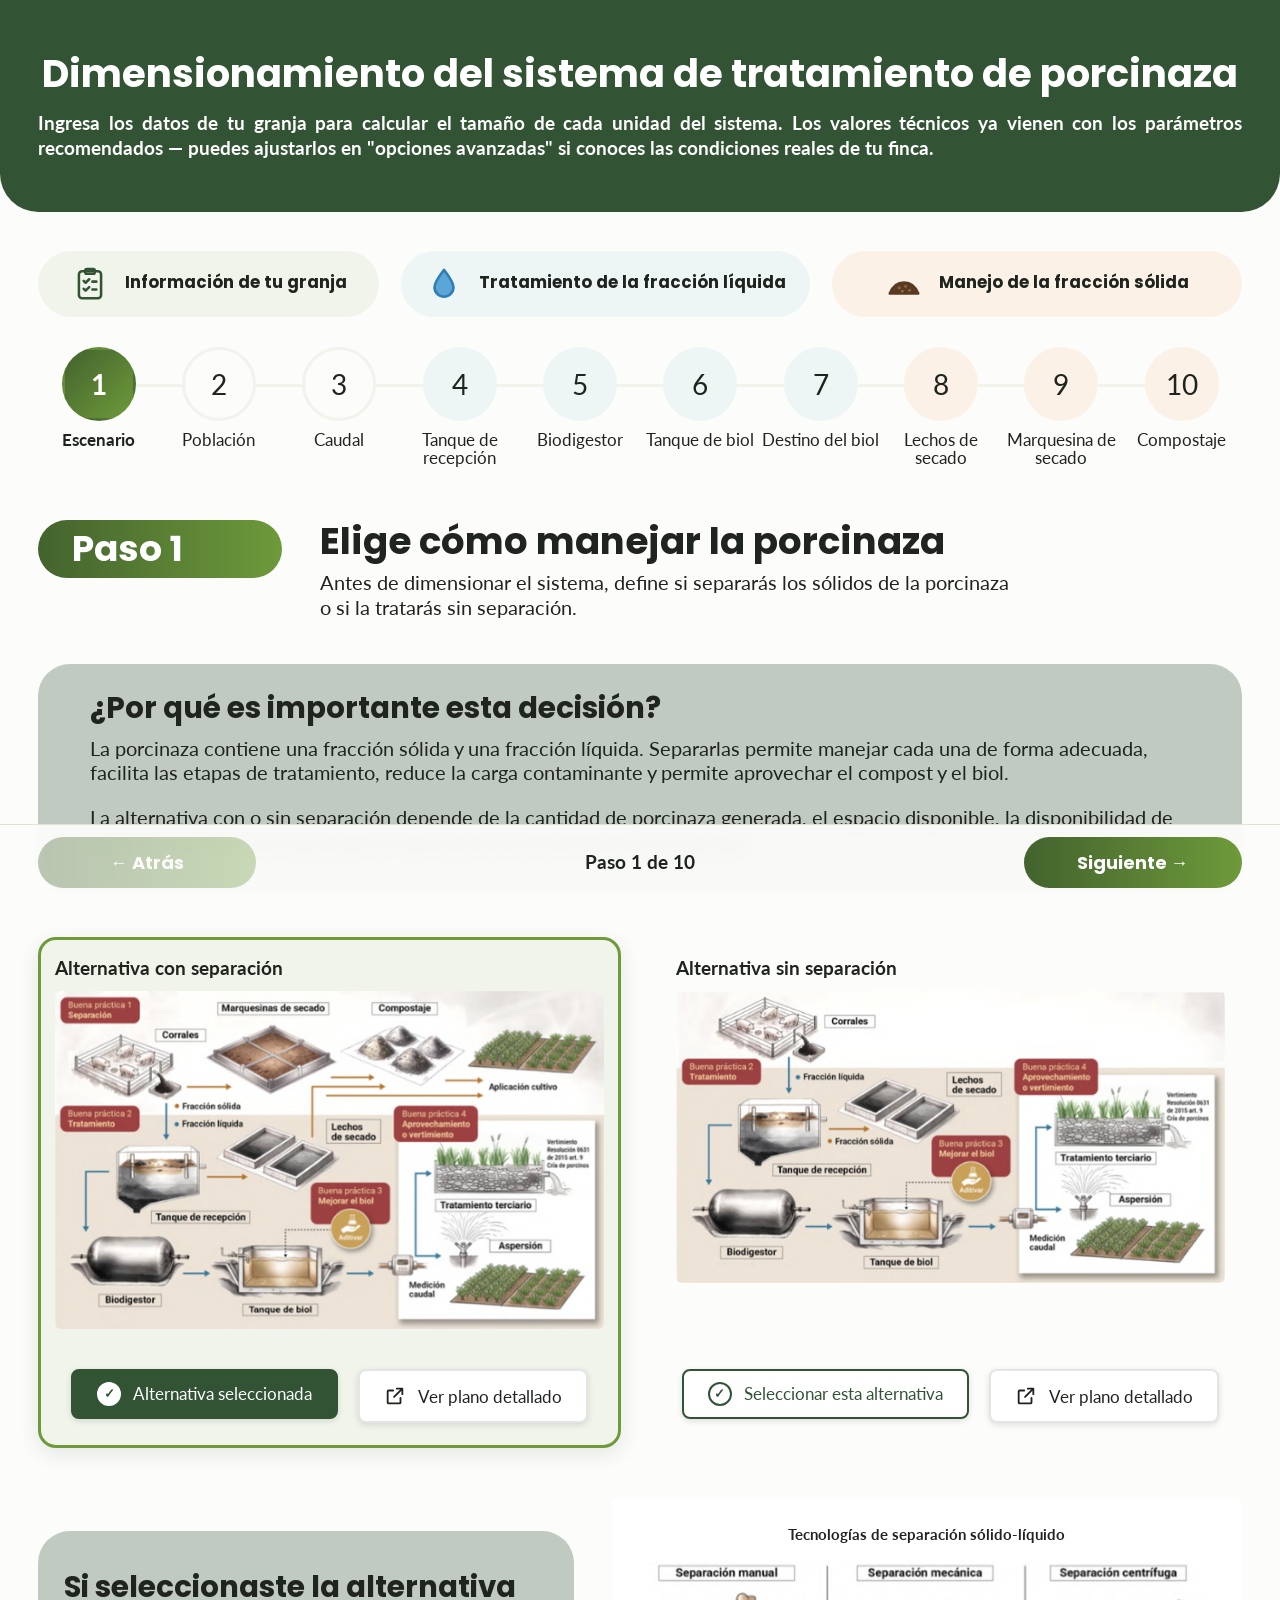
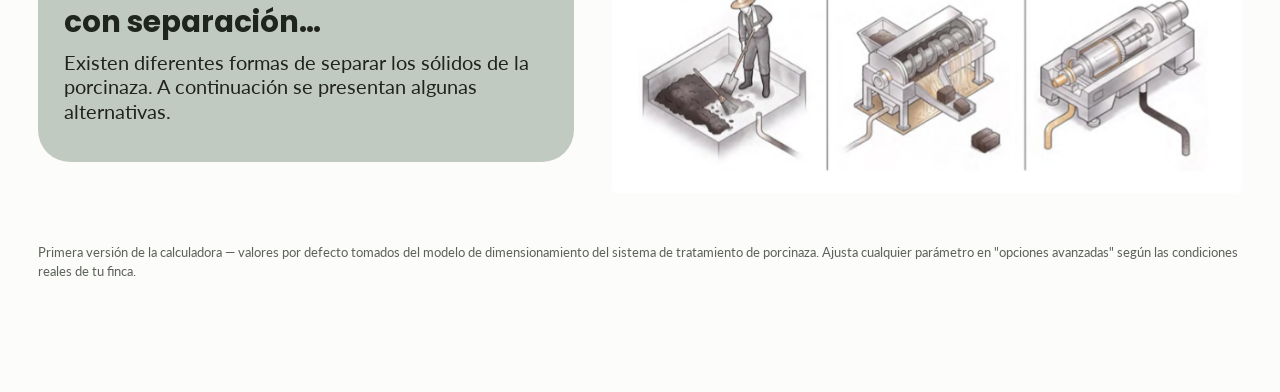
==== calculadora.html @ a7940d7e "CAMBIOS EN PASO 9" ====
<!DOCTYPE html>
<html lang="es">
<head>
<meta charset="UTF-8">
<meta name="viewport" content="width=device-width, initial-scale=1.0">
<title>Calculadora — ECOBIOL</title>
<link rel="preconnect" href="https://fonts.googleapis.com">
<link rel="preconnect" href="https://fonts.gstatic.com" crossorigin>
<link href="https://fonts.googleapis.com/css2?family=Poppins:wght@600;700&family=Lato:ital,wght@0,400;0,700;1,700&display=swap" rel="stylesheet">
<link rel="stylesheet" href="estilos.css?v=9">
</head>
<body class="pagina-calc">

<header class="top">
  <div class="inner">
    <h1>Dimensionamiento del sistema de tratamiento de porcinaza</h1>
    <p>Ingresa los datos de tu granja para calcular el tamaño de cada unidad del sistema. Los valores técnicos ya vienen con los parámetros recomendados — puedes ajustarlos en "opciones avanzadas" si conoces las condiciones reales de tu finca.</p>
  </div>
</header>

<nav class="flow-nav" aria-label="Pasos de la calculadora">
  <div class="inner">

    <!-- Etapas del sistema -->
    <div class="fases">
      <div class="fase general">
        <svg viewBox="0 0 24 24" aria-hidden="true"><rect x="5" y="4" width="14" height="17" rx="2"/><rect x="9" y="2.5" width="6" height="3" rx="1"/><path d="M8 10l1.2 1.2L11.5 9M8 15l1.2 1.2 2.3-2.2M13.5 10.5H16M13.5 15.5H16"/></svg>
        <span>Información de tu granja</span>
      </div>
      <div class="fase liquida">
        <svg viewBox="0 0 24 24" aria-hidden="true"><path d="M12 3c3.5 4.6 6 8 6 11a6 6 0 0 1-12 0c0-3 2.5-6.4 6-11z"/></svg>
        <span>Tratamiento de la fracción líquida</span>
      </div>
      <div class="fase solida">
        <svg viewBox="0 0 24 24" aria-hidden="true"><path d="M3 18c1.5-4 4.5-7 9-7s7.5 3 9 7z"/><circle cx="9" cy="14.5" r=".9"/><circle cx="13" cy="13.5" r=".9"/><circle cx="15.5" cy="16" r=".9"/><circle cx="11" cy="16.5" r=".9"/></svg>
        <span>Manejo de la fracción sólida</span>
      </div>
    </div>

    <!-- Línea de pasos -->
    <ol class="stepper">
      <li><button type="button" class="flow-dot general" data-step="sec-escenario" onclick="goToStep('sec-escenario')"><span class="num">1</span><span class="lbl">Escenario</span></button></li>
      <li><button type="button" class="flow-dot general" data-step="sec-poblacion" onclick="goToStep('sec-poblacion')"><span class="num">2</span><span class="lbl">Población</span></button></li>
      <li><button type="button" class="flow-dot general" data-step="sec-caudal" onclick="goToStep('sec-caudal')"><span class="num">3</span><span class="lbl">Caudal</span></button></li>
      <li><button type="button" class="flow-dot liquida" data-step="sec-recepcion" onclick="goToStep('sec-recepcion')"><span class="num">4</span><span class="lbl">Tanque de recepción</span></button></li>
      <li><button type="button" class="flow-dot liquida" data-step="sec-biodigestor" onclick="goToStep('sec-biodigestor')"><span class="num">5</span><span class="lbl">Biodigestor</span></button></li>
      <li><button type="button" class="flow-dot liquida" data-step="sec-biol" onclick="goToStep('sec-biol')"><span class="num">6</span><span class="lbl">Tanque de biol</span></button></li>
      <li><button type="button" class="flow-dot liquida" data-step="sec-destino" onclick="goToStep('sec-destino')"><span class="num">7</span><span class="lbl">Destino del biol</span></button></li>
      <li><button type="button" class="flow-dot solida" data-step="sec-lechos" onclick="goToStep('sec-lechos')"><span class="num">8</span><span class="lbl">Lechos de secado</span></button></li>
      <li><button type="button" class="flow-dot solida" data-step="sec-marquesina" onclick="goToStep('sec-marquesina')"><span class="num">9</span><span class="lbl">Marquesina de secado</span></button></li>
      <li><button type="button" class="flow-dot solida" data-step="sec-compost" onclick="goToStep('sec-compost')"><span class="num">10</span><span class="lbl">Compostaje</span></button></li>
    </ol>
  </div>
</nav>

<div class="wrap">

  <!-- 1. ESCENARIO -->
  <section class="step paso" id="sec-escenario">

    <div class="paso-encabezado">
      <span class="paso-badge">Paso 1</span>
      <div>
        <h2>Elige cómo manejar la porcinaza</h2>
        <p class="sub">Antes de dimensionar el sistema, define si separarás los sólidos de la porcinaza o si la tratarás sin separación.</p>
      </div>
    </div>

    <div class="caja-info">
      <h3>¿Por qué es importante esta decisión?</h3>
      <p>La porcinaza contiene una fracción sólida y una fracción líquida. Separarlas permite manejar cada una de forma adecuada, facilita las etapas de tratamiento, reduce la carga contaminante y permite aprovechar el compost y el biol.</p>
      <p>La alternativa con o sin separación depende de la cantidad de porcinaza generada, el espacio disponible, la disponibilidad de agua, la inversión y la capacidad de operación y mantenimiento de la granja.</p>
    </div>

    <div class="alternativas">

      <article class="alternativa selected" id="cardCS">
        <input type="radio" name="escenario" value="CS" id="escCS" checked>
        <h4>Alternativa con separación</h4>
        <img src="alternativa-con-separacion.png" alt="Esquema del sistema con separación: los sólidos van a marquesinas de secado y compostaje; la fracción líquida pasa por tanque de recepción, biodigestor y tanque de biol">
        <div class="alternativa__botones">
          <label for="escCS" class="btn-seleccionar">
            <span class="ico-check" aria-hidden="true">✓</span>
            <span class="txt-sel">Seleccionar esta alternativa</span>
            <span class="txt-ok">Alternativa seleccionada</span>
          </label>
          <button type="button" class="btn-plano" onclick="openLightbox('plano-con-separacion.png','Plano del tratamiento con separación (CS)')">
            <svg viewBox="0 0 24 24" aria-hidden="true"><path d="M14 4h6v6M20 4l-9 9M18 14v5a1 1 0 0 1-1 1H5a1 1 0 0 1-1-1V7a1 1 0 0 1 1-1h5"/></svg>
            Ver plano detallado
          </button>
        </div>
      </article>

      <article class="alternativa" id="cardSS">
        <input type="radio" name="escenario" value="SS" id="escSS">
        <h4>Alternativa sin separación</h4>
        <img src="alternativa-sin-separacion.png" alt="Esquema del sistema sin separación: toda la porcinaza pasa por tanque de recepción, biodigestor y tanque de biol; los lodos van a lechos de secado">
        <div class="alternativa__botones">
          <label for="escSS" class="btn-seleccionar">
            <span class="ico-check" aria-hidden="true">✓</span>
            <span class="txt-sel">Seleccionar esta alternativa</span>
            <span class="txt-ok">Alternativa seleccionada</span>
          </label>
          <button type="button" class="btn-plano" onclick="openLightbox('plano-sin-separacion.png','Plano del tratamiento sin separación (SS)')">
            <svg viewBox="0 0 24 24" aria-hidden="true"><path d="M14 4h6v6M20 4l-9 9M18 14v5a1 1 0 0 1-1 1H5a1 1 0 0 1-1-1V7a1 1 0 0 1 1-1h5"/></svg>
            Ver plano detallado
          </button>
        </div>
      </article>

    </div>

    <!-- Solo visible cuando se elige la alternativa con separación -->
    <div class="bloque-separacion" id="bloqueSeparacion">
      <div class="caja-info">
        <h3>Si seleccionaste la alternativa con separación…</h3>
        <p>Existen diferentes formas de separar los sólidos de la porcinaza. A continuación se presentan algunas alternativas.</p>
      </div>
      <figure class="tecnologias">
        <figcaption>Tecnologías de separación sólido-líquido</figcaption>
        <img src="tecnologias-separacion.png" alt="Tres tecnologías de separación: manual, mecánica (tornillo prensa) y centrífuga">
      </figure>
    </div>

  </section>
  <!-- 2. POBLACIÓN -->
  <section class="step paso" id="sec-poblacion">

    <div class="paso-encabezado">
      <span class="paso-badge">Paso 2</span>
      <div>
        <h2>Población porcina</h2>
        <p class="sub">Ingresa el número de animales por grupo. Con esta información se calcula el número de cerdos equivalentes (CE), que es la unidad base para el dimensionamiento del sistema de tratamiento.</p>
      </div>
    </div>

    <div class="grupo-animales reproduccion">
      <h3 class="grupo-titulo">Animales destinados a la reproducción</h3>
      <div class="animales">
        <div class="animal">
          <img src="cerdo-hembra-vacia.png" alt="" loading="lazy">
          <label for="n_hv">Hembra vacía</label>
          <p>Hembras que no están gestantes ni lactantes.</p>
          <div class="campo-animal"><input type="number" min="0" step="1" inputmode="numeric" value="0" id="n_hv"><span>animales</span></div>
        </div>
        <div class="animal">
          <img src="cerdo-hembra-gestante.png" alt="" loading="lazy">
          <label for="n_hg">Hembra gestante</label>
          <p>Hembras en periodo de gestación.</p>
          <div class="campo-animal"><input type="number" min="0" step="1" inputmode="numeric" value="0" id="n_hg"><span>animales</span></div>
        </div>
        <div class="animal">
          <img src="cerdo-hembra-lactante.png" alt="" loading="lazy">
          <label for="n_hl">Hembra lactante</label>
          <p>Hembras que se encuentran amamantando.</p>
          <div class="campo-animal"><input type="number" min="0" step="1" inputmode="numeric" value="0" id="n_hl"><span>animales</span></div>
        </div>
        <div class="animal">
          <img src="cerdo-macho-reproductor.png" alt="" loading="lazy">
          <label for="n_mr">Macho reproductor</label>
          <p>Machos destinados a la reproducción.</p>
          <div class="campo-animal"><input type="number" min="0" step="1" inputmode="numeric" value="0" id="n_mr"><span>animales</span></div>
        </div>
      </div>
    </div>

    <div class="grupo-animales crecimiento">
      <h3 class="grupo-titulo">Animales en crecimiento y ceba</h3>
      <div class="animales">
        <div class="animal">
          <img src="cerdo-lechon-lactante.png" alt="" loading="lazy">
          <label for="n_ll">Lechón lactante</label>
          <p>Lechones que aún se encuentran con la madre.</p>
          <div class="campo-animal"><input type="number" min="0" step="1" inputmode="numeric" value="0" id="n_ll"><span>animales</span></div>
        </div>
        <div class="animal">
          <img src="cerdo-precebo.png" alt="" loading="lazy">
          <label for="n_p">Precebo</label>
          <p>Animales después del destete, antes de la etapa de levante.</p>
          <div class="campo-animal"><input type="number" min="0" step="1" inputmode="numeric" value="0" id="n_p"><span>animales</span></div>
        </div>
        <div class="animal">
          <img src="cerdo-levante.png" alt="" loading="lazy">
          <label for="n_l">Levante</label>
          <p>Animales en etapa de crecimiento.</p>
          <div class="campo-animal"><input type="number" min="0" step="1" inputmode="numeric" value="0" id="n_l"><span>animales</span></div>
        </div>
        <div class="animal">
          <img src="cerdo-ceba.png" alt="" loading="lazy">
          <label for="n_c">Ceba</label>
          <p>Animales destinados a la etapa final de engorde.</p>
          <div class="campo-animal"><input type="number" min="0" step="1" inputmode="numeric" value="100" id="n_c"><span>animales</span></div>
        </div>
      </div>
    </div>

    <div class="resultado-ce" aria-live="polite">
      <span>Población total equivalente:</span>
      <strong id="out_ce">—</strong>
    </div>

  </section>

  <!-- 3. CAUDAL DE DISEÑO -->
  <!-- 3. CAUDAL -->
  <section class="step paso" id="sec-caudal">

    <div class="paso-encabezado">
      <span class="paso-badge">Paso 3</span>
      <div>
        <h2>Caudal de diseño</h2>
        <p class="sub sub--ancho">El caudal de diseño corresponde al volumen de porcinaza que llegará a las unidades de tratamiento cada día. Se calcula a partir de la población porcina, el escenario seleccionado y el agua utilizada en las actividades de lavado.</p>
      </div>
    </div>

    <div class="caudal-intro">
      <img src="caudal-ilustracion.png" alt="" class="caudal-intro__img">
      <div class="caja-borde">
        <h3>¿Por qué cambia el caudal?</h3>
        <p>Cuando se realiza la separación sólido-líquido, una parte de los sólidos se retira antes del tratamiento de la fracción líquida. Por esto, el caudal que continúa hacia las unidades de tratamiento es menor que en el escenario sin separación.</p>
      </div>
    </div>

    <div class="caudal-resultados cs" id="caudalResultados">

      <div class="escenario-banner">
        <span class="escenario-banner__ico" aria-hidden="true">✓</span>
        <div>
          <h3>Escenario seleccionado: <span id="caudalEscNombre">Con separación (CS)</span></h3>
          <p id="caudalEscTexto"></p>
        </div>
      </div>

      <table class="tabla-caudal">
        <thead><tr><th scope="col">Caudales calculados</th><th scope="col">Resultado</th></tr></thead>
        <tbody id="tbl_caudal"></tbody>
      </table>

      <div class="nota-solidos" id="notaSolidos">
        <span class="nota-solidos__ico" aria-hidden="true">!</span>
        <div>
          <h3>Sobre la fracción sólida</h3>
          <p>Los sólidos retirados <span id="solidosRetirados"></span> no hacen parte del caudal de diseño del tratamiento líquido. Este flujo se utilizará posteriormente para dimensionar las unidades de manejo de sólidos (lechos de secado, marquesina y compostaje).</p>
        </div>
      </div>
    </div>

    <details class="adv">
      <summary>
        <svg class="adv__engrane" viewBox="0 0 24 24" aria-hidden="true"><path d="M12 15.5a3.5 3.5 0 1 0 0-7 3.5 3.5 0 0 0 0 7z"/><path d="M19.4 15a1.7 1.7 0 0 0 .3 1.8l.1.1a2 2 0 1 1-2.8 2.8l-.1-.1a1.7 1.7 0 0 0-1.8-.3 1.7 1.7 0 0 0-1 1.5V21a2 2 0 1 1-4 0v-.1a1.7 1.7 0 0 0-1.1-1.5 1.7 1.7 0 0 0-1.8.3l-.1.1a2 2 0 1 1-2.8-2.8l.1-.1a1.7 1.7 0 0 0 .3-1.8 1.7 1.7 0 0 0-1.5-1H3a2 2 0 1 1 0-4h.1a1.7 1.7 0 0 0 1.5-1.1 1.7 1.7 0 0 0-.3-1.8l-.1-.1a2 2 0 1 1 2.8-2.8l.1.1a1.7 1.7 0 0 0 1.8.3H9a1.7 1.7 0 0 0 1-1.5V3a2 2 0 1 1 4 0v.1a1.7 1.7 0 0 0 1 1.5 1.7 1.7 0 0 0 1.8-.3l.1-.1a2 2 0 1 1 2.8 2.8l-.1.1a1.7 1.7 0 0 0-.3 1.8V9a1.7 1.7 0 0 0 1.5 1H21a2 2 0 1 1 0 4h-.1a1.7 1.7 0 0 0-1.5 1z"/></svg>
        <span>Opciones avanzadas — parámetros de caudal</span>
        <svg class="adv__flecha" viewBox="0 0 24 24" aria-hidden="true"><path d="M6 9l6 6 6-6"/></svg>
      </summary>
      <div class="grid cols-4">
        <div><label for="p_mexc">Producción de excretas (kg/CE·d)</label><input type="number" step="0.01" value="5.01" id="p_mexc"></div>
        <div><label for="p_rho">Densidad de la porcinaza (kg/m³)</label><input type="number" step="1" value="1000" id="p_rho"></div>
        <div><label for="p_qalav">Agua de lavado (L/CE·d)</label><input type="number" step="0.1" value="12" id="p_qalav"></div>
        <div><label for="p_redlav">Reducción del agua de lavado con separación (%)</label><input type="number" step="1" value="25" id="p_redlav"></div>
        <div><label for="p_es_sep">Eficiencia de la separación sólido-líquido (%)</label><input type="number" step="1" value="55" id="p_es_sep"></div>
        <div><label for="p_fsol">Fracción sólida de las excretas (%)</label><input type="number" step="1" value="55" id="p_fsol"></div>
      </div>
    </details>
  </section>

  <!-- 4. TANQUE RECEPCION -->
  <!-- 4. TANQUE DE RECEPCIÓN -->
  <section class="step paso" id="sec-recepcion">

    <div class="paso-encabezado">
      <span class="paso-badge">Paso 4</span>
      <div>
        <h2>Tanque de recepción</h2>
        <p class="sub sub--ancho">Primera unidad del sistema: recibe la fracción líquida, amortigua el caudal y permite la sedimentación de los sólidos más pesados.</p>
      </div>
    </div>

    <div class="unidad">
      <div class="unidad__visual">
        <img src="tanque-recepcion-ilustracion.png" alt="Ilustración del tanque de recepción cubierto, con pantallas deflectoras, salida hacia el biodigestor, altura útil mínima de 1 m y tolva de lodos que descarga hacia los lechos de secado como máximo cada dos días">
        <button type="button" class="btn-plano-unidad" onclick="abrirPlano('planoTanque')">
          <span class="btn-plano-unidad__ico" aria-hidden="true">
            <svg viewBox="0 0 24 24"><path d="M14 3H7a2 2 0 0 0-2 2v14a2 2 0 0 0 2 2h10a2 2 0 0 0 2-2V8z"/><path d="M14 3v5h5M9 13h6M9 17h6"/></svg>
          </span>
          <span>Ver plano detallado del tanque <small>con tus dimensiones calculadas</small></span>
          <svg class="btn-plano-unidad__flecha" viewBox="0 0 24 24" aria-hidden="true"><path d="M9 6l6 6-6 6"/></svg>
        </button>
      </div>

      <div class="unidad__datos">
        <h3 class="dimensiones-titulo">
          <svg viewBox="0 0 48 48" aria-hidden="true"><path d="M24 4 42 13v22L24 44 6 35V13z" fill="#7C9A82"/><path d="M24 4 42 13 24 22 6 13z" fill="#A9C0AC"/><path d="M24 22v22L6 35V13z" fill="#5E7D64"/></svg>
          Dimensiones del tanque
        </h3>
        <table class="tabla-dimensiones">
          <tbody id="tbl_recepcion"></tbody>
        </table>
      </div>
    </div>

    <details class="adv">
      <summary>
        <svg class="adv__engrane" viewBox="0 0 24 24" aria-hidden="true"><path d="M12 15.5a3.5 3.5 0 1 0 0-7 3.5 3.5 0 0 0 0 7z"/><path d="M19.4 15a1.7 1.7 0 0 0 .3 1.8l.1.1a2 2 0 1 1-2.8 2.8l-.1-.1a1.7 1.7 0 0 0-1.8-.3 1.7 1.7 0 0 0-1 1.5V21a2 2 0 1 1-4 0v-.1a1.7 1.7 0 0 0-1.1-1.5 1.7 1.7 0 0 0-1.8.3l-.1.1a2 2 0 1 1-2.8-2.8l.1-.1a1.7 1.7 0 0 0 .3-1.8 1.7 1.7 0 0 0-1.5-1H3a2 2 0 1 1 0-4h.1a1.7 1.7 0 0 0 1.5-1.1 1.7 1.7 0 0 0-.3-1.8l-.1-.1a2 2 0 1 1 2.8-2.8l.1.1a1.7 1.7 0 0 0 1.8.3H9a1.7 1.7 0 0 0 1-1.5V3a2 2 0 1 1 4 0v.1a1.7 1.7 0 0 0 1 1.5 1.7 1.7 0 0 0 1.8-.3l.1-.1a2 2 0 1 1 2.8 2.8l-.1.1a1.7 1.7 0 0 0-.3 1.8V9a1.7 1.7 0 0 0 1.5 1H21a2 2 0 1 1 0 4h-.1a1.7 1.7 0 0 0-1.5 1z"/></svg>
        <span>Opciones avanzadas — tanque de recepción</span>
        <svg class="adv__flecha" viewBox="0 0 24 24" aria-hidden="true"><path d="M6 9l6 6 6-6"/></svg>
      </summary>
      <div class="grid cols-4">
        <div><label for="p_trh">Tiempo de retención hidráulica (d)</label><input type="number" step="0.1" value="1" id="p_trh"></div>
        <div><label for="p_sst_cs">Concentración de SST con separación (kg/m³)</label><input type="number" step="0.01" value="6.103" id="p_sst_cs"></div>
        <div><label for="p_sst_ss">Concentración de SST sin separación (kg/m³)</label><input type="number" step="0.01" value="2.746" id="p_sst_ss"></div>
        <div><label for="p_esst">Eficiencia de remoción de SST (%)</label><input type="number" step="1" value="60" id="p_esst"></div>
        <div><label for="p_ta">Tiempo de almacenamiento de lodos (d)</label><input type="number" step="0.5" value="2" id="p_ta"></div>
        <div><label for="p_rho_lodo">Densidad del lodo (kg/m³)</label><input type="number" step="1" value="1030" id="p_rho_lodo"></div>
        <div><label for="p_cs_lodo">Concentración de sólidos en el lodo (%)</label><input type="number" step="0.5" value="5" id="p_cs_lodo"></div>
        <div><label for="p_ang">Ángulo de la tolva (°)</label><input type="number" step="1" value="45" id="p_ang"></div>
        <div><label for="p_bbase">Ancho de la base de la tolva (m)</label><input type="number" step="0.05" value="0.20" id="p_bbase"></div>
      </div>
    </details>
  </section>

  <!-- 5. LECHOS DE SECADO -->
  <!-- 8. LECHOS DE SECADO -->
  <section class="step paso" id="sec-lechos">

    <div class="paso-encabezado">
      <span class="paso-badge">Paso 8</span>
      <div>
        <h2>Lechos de secado</h2>
        <p class="sub sub--ancho">Unidad destinada a reducir la humedad de los sólidos y lodos generados durante el tratamiento, facilitando su manejo y aprovechamiento posterior.</p>
      </div>
    </div>

    <div class="unidad">
      <div class="unidad__visual">
        <img src="lechos-ilustracion.png" alt="Ilustración de dos lechos de secado cubiertos, con capas de lodo, adobe, arena, grava media y grava gruesa, y borde libre de 0,5 a 0,9 m">
        <button type="button" class="btn-plano-unidad" onclick="abrirPlano('planoLechos')">
          <span class="btn-plano-unidad__ico" aria-hidden="true">
            <svg viewBox="0 0 24 24"><path d="M14 3H7a2 2 0 0 0-2 2v14a2 2 0 0 0 2 2h10a2 2 0 0 0 2-2V8z"/><path d="M14 3v5h5M9 13h6M9 17h6"/></svg>
          </span>
          <span>Ver plano detallado del lecho de secado <small>con tus dimensiones calculadas</small></span>
          <svg class="btn-plano-unidad__flecha" viewBox="0 0 24 24" aria-hidden="true"><path d="M9 6l6 6-6 6"/></svg>
        </button>
      </div>

      <div class="unidad__datos">
        <h3 class="dimensiones-titulo">
          <svg viewBox="0 0 48 48" aria-hidden="true"><path d="M24 4 42 13v22L24 44 6 35V13z" fill="#7C9A82"/><path d="M24 4 42 13 24 22 6 13z" fill="#A9C0AC"/><path d="M24 22v22L6 35V13z" fill="#5E7D64"/></svg>
          Dimensiones del lecho de secado
        </h3>
        <table class="tabla-dimensiones">
          <tbody id="tbl_lechos"></tbody>
        </table>
        <p class="recordatorio">Recuerda contar con dos o más lechos para que se permita alternar su uso y facilitar las labores de retiro del material seco, limpieza y mantenimiento.</p>
      </div>
    </div>

    <details class="adv">
      <summary>
        <svg class="adv__engrane" viewBox="0 0 24 24" aria-hidden="true"><path d="M12 15.5a3.5 3.5 0 1 0 0-7 3.5 3.5 0 0 0 0 7z"/><path d="M19.4 15a1.7 1.7 0 0 0 .3 1.8l.1.1a2 2 0 1 1-2.8 2.8l-.1-.1a1.7 1.7 0 0 0-1.8-.3 1.7 1.7 0 0 0-1 1.5V21a2 2 0 1 1-4 0v-.1a1.7 1.7 0 0 0-1.1-1.5 1.7 1.7 0 0 0-1.8.3l-.1.1a2 2 0 1 1-2.8-2.8l.1-.1a1.7 1.7 0 0 0 .3-1.8 1.7 1.7 0 0 0-1.5-1H3a2 2 0 1 1 0-4h.1a1.7 1.7 0 0 0 1.5-1.1 1.7 1.7 0 0 0-.3-1.8l-.1-.1a2 2 0 1 1 2.8-2.8l.1.1a1.7 1.7 0 0 0 1.8.3H9a1.7 1.7 0 0 0 1-1.5V3a2 2 0 1 1 4 0v.1a1.7 1.7 0 0 0 1 1.5 1.7 1.7 0 0 0 1.8-.3l.1-.1a2 2 0 1 1 2.8 2.8l-.1.1a1.7 1.7 0 0 0-.3 1.8V9a1.7 1.7 0 0 0 1.5 1H21a2 2 0 1 1 0 4h-.1a1.7 1.7 0 0 0-1.5 1z"/></svg>
        <span>Opciones avanzadas — lechos de secado</span>
        <svg class="adv__flecha" viewBox="0 0 24 24" aria-hidden="true"><path d="M6 9l6 6 6-6"/></svg>
      </summary>
      <div class="grid cols-4">
        <div><label for="p_ts">Tiempo de secado (d)</label><input type="number" step="1" value="18" id="p_ts"></div>
        <div><label for="p_tl">Tiempo de limpieza (d)</label><input type="number" step="1" value="2" id="p_tl"></div>
        <div><label for="p_qs">Carga superficial de sólidos (kg SST/m²·año)</label><input type="number" step="1" value="135" id="p_qs"></div>
        <div><label for="p_hlecho">Altura del medio filtrante (m)</label><input type="number" step="0.05" value="0.60" id="p_hlecho"></div>
        <div><label for="p_hbl_lecho">Borde libre (m)</label><input type="number" step="0.05" value="0.50" id="p_hbl_lecho"></div>
        <div><label for="p_hi_lecho">Humedad inicial del lodo (%)</label><input type="number" step="1" value="95" id="p_hi_lecho"></div>
        <div><label for="p_hf_lecho">Humedad final del lodo (%)</label><input type="number" step="1" value="50" id="p_hf_lecho"></div>
      </div>
    </details>
  </section>

  <!-- 6. MARQUESINA -->
  <!-- 9. MARQUESINA DE SECADO (solo CS) -->
  <section class="step paso" id="sec-marquesina">

    <div class="paso-encabezado">
      <span class="paso-badge">Paso 9</span>
      <div>
        <h2>Marquesina de secado</h2>
        <p class="sub sub--ancho">La marquesina permite continuar el secado de la fracción sólida en un espacio protegido de la lluvia, favoreciendo la reducción de humedad antes de su manejo o aprovechamiento.</p>
      </div>
    </div>

    <div class="unidad">
      <div class="unidad__visual">
        <img src="marquesina-ilustracion.png" alt="Ilustración de una marquesina de secado con cubierta plástica, capa de lodo de 0,1 m y cerramiento de 0,8 a 1 m">
        <button type="button" class="btn-plano-unidad" onclick="abrirPlano('planoMarquesina')">
          <span class="btn-plano-unidad__ico" aria-hidden="true">
            <svg viewBox="0 0 24 24"><path d="M14 3H7a2 2 0 0 0-2 2v14a2 2 0 0 0 2 2h10a2 2 0 0 0 2-2V8z"/><path d="M14 3v5h5M9 13h6M9 17h6"/></svg>
          </span>
          <span>Ver plano detallado de la marquesina <small>con tus dimensiones calculadas</small></span>
          <svg class="btn-plano-unidad__flecha" viewBox="0 0 24 24" aria-hidden="true"><path d="M9 6l6 6-6 6"/></svg>
        </button>
      </div>

      <div class="unidad__datos">
        <h3 class="dimensiones-titulo">
          <svg viewBox="0 0 48 48" aria-hidden="true"><path d="M24 4 42 13v22L24 44 6 35V13z" fill="#7C9A82"/><path d="M24 4 42 13 24 22 6 13z" fill="#A9C0AC"/><path d="M24 22v22L6 35V13z" fill="#5E7D64"/></svg>
          Dimensiones de la marquesina
        </h3>
        <table class="tabla-dimensiones">
          <tbody id="tbl_marquesina"></tbody>
        </table>
        <p class="recordatorio">Recuerda contar con dos o más marquesinas para que se permita alternar su uso y facilitar las labores de retiro del material seco, limpieza y mantenimiento.</p>
      </div>
    </div>

    <details class="adv">
      <summary>
        <svg class="adv__engrane" viewBox="0 0 24 24" aria-hidden="true"><path d="M12 15.5a3.5 3.5 0 1 0 0-7 3.5 3.5 0 0 0 0 7z"/><path d="M19.4 15a1.7 1.7 0 0 0 .3 1.8l.1.1a2 2 0 1 1-2.8 2.8l-.1-.1a1.7 1.7 0 0 0-1.8-.3 1.7 1.7 0 0 0-1 1.5V21a2 2 0 1 1-4 0v-.1a1.7 1.7 0 0 0-1.1-1.5 1.7 1.7 0 0 0-1.8.3l-.1.1a2 2 0 1 1-2.8-2.8l.1-.1a1.7 1.7 0 0 0 .3-1.8 1.7 1.7 0 0 0-1.5-1H3a2 2 0 1 1 0-4h.1a1.7 1.7 0 0 0 1.5-1.1 1.7 1.7 0 0 0-.3-1.8l-.1-.1a2 2 0 1 1 2.8-2.8l.1.1a1.7 1.7 0 0 0 1.8.3H9a1.7 1.7 0 0 0 1-1.5V3a2 2 0 1 1 4 0v.1a1.7 1.7 0 0 0 1 1.5 1.7 1.7 0 0 0 1.8-.3l.1-.1a2 2 0 1 1 2.8 2.8l-.1.1a1.7 1.7 0 0 0-.3 1.8V9a1.7 1.7 0 0 0 1.5 1H21a2 2 0 1 1 0 4h-.1a1.7 1.7 0 0 0-1.5 1z"/></svg>
        <span>Opciones avanzadas — marquesina de secado</span>
        <svg class="adv__flecha" viewBox="0 0 24 24" aria-hidden="true"><path d="M6 9l6 6 6-6"/></svg>
      </summary>
      <div class="grid cols-4">
        <div><label for="p_tcd">Ciclo de deshidratación (d)</label><input type="number" step="1" value="10" id="p_tcd"></div>
        <div><label for="p_hps">Altura de la capa de porcinaza (m)</label><input type="number" step="0.01" value="0.10" id="p_hps"></div>
        <div><label for="p_hi_mq">Humedad inicial (%)</label><input type="number" step="1" value="80" id="p_hi_mq"></div>
        <div><label for="p_hf_mq">Humedad final (%)</label><input type="number" step="1" value="50" id="p_hf_mq"></div>
        <div><label for="p_rhoi">Densidad de la fracción sólida (kg/m³)</label><input type="number" step="1" value="840" id="p_rhoi"></div>
      </div>
    </details>
  </section>

  <!-- 7. COMPOSTAJE -->
  <section class="card step" id="sec-compost">
    <span class="tag solida">Fracción sólida</span>
    <h2>Compostaje</h2>
    <p class="sub">Recibe el lodo deshidratado de los lechos (y de la marquesina, si aplica) y lo mezcla con material rico en carbono.</p>

    <div class="results"><table id="tbl_compost"></table></div>

    <details class="adv">
      <summary>Opciones avanzadas — compostaje</summary>
      <div class="grid cols-4">
        <div><label for="p_rhof">Densidad fracción sólida 50% humedad (kg/m³)</label><input type="number" step="1" value="500" id="p_rhof"></div>
        <div><label for="p_rhop">Densidad pasto picado (kg/m³)</label><input type="number" step="1" value="500" id="p_rhop"></div>
        <div><label for="p_rel_cn">Relación porcinaza:material</label><input type="number" step="0.1" value="1" id="p_rel_cn"></div>
        <div><label for="p_hp">Altura de la pila (m)</label><input type="number" step="0.1" value="1.5" id="p_hp"></div>
        <div><label for="p_bmax">Ancho máximo de pila (m)</label><input type="number" step="0.1" value="4.0" id="p_bmax"></div>
        <div><label for="p_tll">Días de llenado por pila (d)</label><input type="number" step="1" value="10" id="p_tll"></div>
        <div><label for="p_tcc">Ciclo de compostaje (d)</label><input type="number" step="1" value="60" id="p_tcc"></div>
      </div>
    </details>
  </section>

  <!-- 8. BIODIGESTOR -->
  <!-- 5. BIODIGESTOR -->
  <section class="step paso" id="sec-biodigestor">

    <div class="paso-encabezado">
      <span class="paso-badge">Paso 5</span>
      <div>
        <h2>Biodigestor</h2>
        <p class="sub sub--ancho">Unidad destinada a la estabilización anaerobia de la materia orgánica presente en la porcinaza. Durante el proceso se produce biogás y se obtiene biol como efluente.</p>
      </div>
    </div>

    <div class="unidad">
      <div class="unidad__visual">
        <img src="biodigestor-ilustracion.png" alt="Ilustración de un biodigestor tubular enterrado en una zanja, con válvula de alivio en la parte superior y caja de salida del biol">
        <button type="button" class="btn-plano-unidad" onclick="abrirPlano('planoBiodigestor')">
          <span class="btn-plano-unidad__ico" aria-hidden="true">
            <svg viewBox="0 0 24 24"><path d="M14 3H7a2 2 0 0 0-2 2v14a2 2 0 0 0 2 2h10a2 2 0 0 0 2-2V8z"/><path d="M14 3v5h5M9 13h6M9 17h6"/></svg>
          </span>
          <span>Ver plano detallado del biodigestor <small>con tus dimensiones calculadas</small></span>
          <svg class="btn-plano-unidad__flecha" viewBox="0 0 24 24" aria-hidden="true"><path d="M9 6l6 6-6 6"/></svg>
        </button>
      </div>

      <div class="unidad__datos">
        <h3 class="dimensiones-titulo">
          <svg viewBox="0 0 48 48" aria-hidden="true"><path d="M24 4 42 13v22L24 44 6 35V13z" fill="#7C9A82"/><path d="M24 4 42 13 24 22 6 13z" fill="#A9C0AC"/><path d="M24 22v22L6 35V13z" fill="#5E7D64"/></svg>
          Dimensiones del biodigestor
        </h3>
        <table class="tabla-dimensiones">
          <tbody id="tbl_biodigestor"></tbody>
        </table>
        <p class="nota-biodigestor" id="notaBiodigestor"></p>
      </div>
    </div>

    <details class="adv">
      <summary>
        <svg class="adv__engrane" viewBox="0 0 24 24" aria-hidden="true"><path d="M12 15.5a3.5 3.5 0 1 0 0-7 3.5 3.5 0 0 0 0 7z"/><path d="M19.4 15a1.7 1.7 0 0 0 .3 1.8l.1.1a2 2 0 1 1-2.8 2.8l-.1-.1a1.7 1.7 0 0 0-1.8-.3 1.7 1.7 0 0 0-1 1.5V21a2 2 0 1 1-4 0v-.1a1.7 1.7 0 0 0-1.1-1.5 1.7 1.7 0 0 0-1.8.3l-.1.1a2 2 0 1 1-2.8-2.8l.1-.1a1.7 1.7 0 0 0 .3-1.8 1.7 1.7 0 0 0-1.5-1H3a2 2 0 1 1 0-4h.1a1.7 1.7 0 0 0 1.5-1.1 1.7 1.7 0 0 0-.3-1.8l-.1-.1a2 2 0 1 1 2.8-2.8l.1.1a1.7 1.7 0 0 0 1.8.3H9a1.7 1.7 0 0 0 1-1.5V3a2 2 0 1 1 4 0v.1a1.7 1.7 0 0 0 1 1.5 1.7 1.7 0 0 0 1.8-.3l.1-.1a2 2 0 1 1 2.8 2.8l-.1.1a1.7 1.7 0 0 0-.3 1.8V9a1.7 1.7 0 0 0 1.5 1H21a2 2 0 1 1 0 4h-.1a1.7 1.7 0 0 0-1.5 1z"/></svg>
        <span>Opciones avanzadas — biodigestor</span>
        <svg class="adv__flecha" viewBox="0 0 24 24" aria-hidden="true"><path d="M6 9l6 6 6-6"/></svg>
      </summary>
      <div class="grid cols-4">
        <div><label for="p_trh_bio">Tiempo de retención hidráulica (d)</label><input type="number" step="1" value="35" id="p_trh_bio"></div>
        <div><label for="p_fg">Factor de mayoración por biogás</label><input type="number" step="0.01" value="1.15" id="p_fg"></div>
        <div><label for="p_binf">Ancho inferior de la zanja (m)</label><input type="number" step="0.1" value="2.0" id="p_binf"></div>
        <div><label for="p_bsup">Ancho superior de la zanja (m)</label><input type="number" step="0.1" value="2.5" id="p_bsup"></div>
        <div><label for="p_hz">Profundidad de la zanja (m)</label><input type="number" step="0.1" value="1.5" id="p_hz"></div>
        <div><label for="p_lr">Largo comercial de cada biodigestor (m)</label><input type="number" step="1" value="20" id="p_lr"></div>
      </div>
    </details>
  </section>

  <!-- 9. TANQUE BIOL -->
  <!-- 6. TANQUE DE BIOL -->
  <section class="step paso" id="sec-biol">

    <div class="paso-encabezado">
      <span class="paso-badge">Paso 6</span>
      <div>
        <h2>Tanque de biol</h2>
        <p class="sub sub--ancho">Unidad destinada al almacenamiento temporal del biol obtenido después del proceso de biodigestión. Esta unidad se dimensiona únicamente cuando el biol será destinado a aprovechamiento.</p>
      </div>
    </div>

    <div class="unidad">
      <div class="unidad__visual">
        <img src="tanque-biol-ilustracion.png" alt="Ilustración del tanque de biol semienterrado y cubierto, con tubería de entrada, válvula de salida y borde libre de 0,3 m">
        <button type="button" class="btn-plano-unidad" onclick="abrirPlano('planoBiol')">
          <span class="btn-plano-unidad__ico" aria-hidden="true">
            <svg viewBox="0 0 24 24"><path d="M14 3H7a2 2 0 0 0-2 2v14a2 2 0 0 0 2 2h10a2 2 0 0 0 2-2V8z"/><path d="M14 3v5h5M9 13h6M9 17h6"/></svg>
          </span>
          <span>Ver plano detallado del tanque de biol <small>con tus dimensiones calculadas</small></span>
          <svg class="btn-plano-unidad__flecha" viewBox="0 0 24 24" aria-hidden="true"><path d="M9 6l6 6-6 6"/></svg>
        </button>
      </div>

      <div class="unidad__datos">
        <h3 class="dimensiones-titulo">
          <svg viewBox="0 0 48 48" aria-hidden="true"><path d="M24 4 42 13v22L24 44 6 35V13z" fill="#7C9A82"/><path d="M24 4 42 13 24 22 6 13z" fill="#A9C0AC"/><path d="M24 22v22L6 35V13z" fill="#5E7D64"/></svg>
          Dimensiones del tanque de biol
        </h3>
        <table class="tabla-dimensiones">
          <tbody id="tbl_biol"></tbody>
        </table>
      </div>
    </div>

    <details class="adv">
      <summary>
        <svg class="adv__engrane" viewBox="0 0 24 24" aria-hidden="true"><path d="M12 15.5a3.5 3.5 0 1 0 0-7 3.5 3.5 0 0 0 0 7z"/><path d="M19.4 15a1.7 1.7 0 0 0 .3 1.8l.1.1a2 2 0 1 1-2.8 2.8l-.1-.1a1.7 1.7 0 0 0-1.8-.3 1.7 1.7 0 0 0-1 1.5V21a2 2 0 1 1-4 0v-.1a1.7 1.7 0 0 0-1.1-1.5 1.7 1.7 0 0 0-1.8.3l-.1.1a2 2 0 1 1-2.8-2.8l.1-.1a1.7 1.7 0 0 0 .3-1.8 1.7 1.7 0 0 0-1.5-1H3a2 2 0 1 1 0-4h.1a1.7 1.7 0 0 0 1.5-1.1 1.7 1.7 0 0 0-.3-1.8l-.1-.1a2 2 0 1 1 2.8-2.8l.1.1a1.7 1.7 0 0 0 1.8.3H9a1.7 1.7 0 0 0 1-1.5V3a2 2 0 1 1 4 0v.1a1.7 1.7 0 0 0 1 1.5 1.7 1.7 0 0 0 1.8-.3l.1-.1a2 2 0 1 1 2.8 2.8l-.1.1a1.7 1.7 0 0 0-.3 1.8V9a1.7 1.7 0 0 0 1.5 1H21a2 2 0 1 1 0 4h-.1a1.7 1.7 0 0 0-1.5 1z"/></svg>
        <span>Opciones avanzadas — tanque de biol</span>
        <svg class="adv__flecha" viewBox="0 0 24 24" aria-hidden="true"><path d="M6 9l6 6 6-6"/></svg>
      </summary>
      <div class="grid cols-4">
        <div><label for="p_ta_biol">Tiempo de almacenamiento (d)</label><input type="number" step="1" value="5" id="p_ta_biol"></div>
        <div><label for="p_hbl_biol">Borde libre (m)</label><input type="number" step="0.05" value="0.3" id="p_hbl_biol"></div>
        <div><label for="p_htb">Altura útil del tanque (m)</label><input type="number" step="0.1" value="2.0" id="p_htb"></div>
      </div>
    </details>
  </section>

  <!-- 10. DESTINO DEL BIOL -->
  <section class="card step" id="sec-destino">
    <span class="tag liquida">Fracción líquida</span>
    <h2>Destino del biol</h2>
    <p class="sub">El biol puede aprovecharse como biofertilizante en cultivos, o requerir un tratamiento terciario antes de verterse a una fuente de agua.</p>

    <h3>1. Selecciona el cultivo de referencia</h3>
    <div class="grid cols-4">
      <div>
        <label for="cultivo">Cultivo</label>
        <select id="cultivo">
          <option value="estrella">Pasto estrella</option>
          <option value="boton">Botón de oro</option>
          <option value="elefante">Pasto elefante</option>
        </select>
      </div>
      <div><label for="conc_n_cs">[N] en biol, escenario CS (kg/m³)</label><input type="number" step="0.01" value="0.60" id="conc_n_cs"></div>
      <div><label for="conc_n_ss">[N] en biol, escenario SS (kg/m³)</label><input type="number" step="0.01" value="1.08" id="conc_n_ss"></div>
    </div>

    <div class="results"><table id="tbl_aplicacion"></table></div>

    <h3>2. ¿Cuentas con esa área disponible para aplicar el biol?</h3>
    <div class="grid">
      <div><label for="ha_disp">Hectáreas disponibles para riego con biol</label><input type="number" step="0.1" value="0" id="ha_disp"></div>
    </div>

    <div id="veredicto_biol" class="note" style="display:none;"></div>

    <div id="bloque_terciario" style="display:none;">
      <h3>3. Comparación de tecnologías de tratamiento terciario</h3>
      <p class="sub">Si no dispones del área requerida, el biol debe pasar por un tratamiento terciario antes de verterse. Compara el área que necesitaría cada alternativa y elige la que mejor se ajuste a tu terreno.</p>
      <table class="compare-table" id="tbl_terciario"></table>
    </div>
  </section>

</div>

<div class="step-footer">
  <div class="inner">
    <button type="button" class="nav-btn" id="btnPrev" onclick="prevStep()">← Atrás</button>
    <span class="counter" id="stepCounter">Paso 1 de 10</span>
    <button type="button" class="nav-btn" id="btnNext" onclick="nextStep()">Siguiente →</button>
  </div>
</div>

<!-- Plano detallado del tanque de recepción con las dimensiones calculadas -->
<div class="lightbox plano-modal" id="planoTanque" role="dialog" aria-modal="true" aria-labelledby="planoTanqueTitulo" onclick="cerrarPlano(event, 'planoTanque')">
  <div class="plano-modal__hoja" onclick="event.stopPropagation()">
    <div class="plano-modal__barra">
      <h2 id="planoTanqueTitulo">Plano del tanque de recepción</h2>
      <button type="button" class="close-lb" onclick="cerrarPlano(null, 'planoTanque')" aria-label="Cerrar plano">✕</button>
    </div>
    <p class="plano-modal__pista">Desliza hacia los lados para ver el plano completo.</p>
    <div class="plano-modal__lienzo">
    <svg class="plano-svg" viewBox="0 0 2000 1410" role="img" aria-label="Plano en corte del tanque de recepción con largo, ancho, altura útil y altura de la tolva calculados">
      <image href="plano-tanque-recepcion.png" width="2000" height="1410"/>
      <g class="plano-cotas">
        <!-- Largo -->
        <rect x="860" y="246" width="230" height="48"/>
        <text x="975" y="282" text-anchor="middle">Largo: <tspan id="pl_largo">—</tspan> m</text>
        <!-- Ancho -->
        <rect x="860" y="843" width="232" height="48"/>
        <text x="976" y="879" text-anchor="middle">Ancho: <tspan id="pl_ancho">—</tspan> m</text>
        <!-- Altura útil -->
        <rect x="200" y="538" width="175" height="80"/>
        <text x="287" y="568" text-anchor="middle">Altura útil</text>
        <text x="287" y="606" text-anchor="middle"><tspan id="pl_util">—</tspan> m</text>
        <!-- Altura de la tolva -->
        <rect x="505" y="1198" width="282" height="50"/>
        <text x="646" y="1234" text-anchor="middle">Altura tolva: <tspan id="pl_tolva">—</tspan> m</text>
      </g>
      <!-- Resumen -->
      <g class="plano-resumen">
        <rect x="1430" y="900" width="500" height="250" rx="18"/>
        <text x="1465" y="955" class="t">Dimensiones calculadas</text>
        <text x="1465" y="1010">Volumen: <tspan id="pl_vol">—</tspan> m³</text>
        <text x="1465" y="1058">Profundidad útil: <tspan id="pl_util2">—</tspan> m</text>
        <text x="1465" y="1106">Profundidad total: <tspan id="pl_total">—</tspan> m</text>
      </g>
    </svg>
    </div>
    <p class="plano-modal__nota">Las medidas de las pantallas deflectoras (0,6–0,9 m y 0,45–0,60 m), el borde libre con natas (0,4 m) y la pendiente de la tolva (45° a 65°) son recomendaciones constructivas.</p>
  </div>
</div>

<!-- Plano detallado del biodigestor con las dimensiones calculadas -->
<div class="lightbox plano-modal" id="planoBiodigestor" role="dialog" aria-modal="true" aria-labelledby="planoBioTitulo" onclick="cerrarPlano(event, 'planoBiodigestor')">
  <div class="plano-modal__hoja" onclick="event.stopPropagation()">
    <div class="plano-modal__barra">
      <h2 id="planoBioTitulo">Plano del biodigestor tubular</h2>
      <button type="button" class="close-lb" onclick="cerrarPlano(null, 'planoBiodigestor')" aria-label="Cerrar plano">✕</button>
    </div>
    <p class="plano-modal__pista">Desliza hacia los lados para ver el plano completo.</p>
    <div class="plano-modal__lienzo">
    <svg class="plano-svg" viewBox="0 0 2000 1410" role="img" aria-label="Plano del biodigestor con anchos de zanja, altura de la zanja y largo calculados">
      <image href="plano-biodigestor.png" width="2000" height="1410"/>
      <g class="plano-cotas">
        <rect x="830" y="105" width="300" height="62"/>
        <text x="978" y="134" text-anchor="middle">Ancho superior</text>
        <text x="978" y="164" text-anchor="middle"><tspan id="plb_bsup">—</tspan> m</text>
        <rect x="1185" y="345" width="175" height="62"/>
        <text x="1272" y="374" text-anchor="middle">Altura zanja</text>
        <text x="1272" y="404" text-anchor="middle"><tspan id="plb_hz">—</tspan> m</text>
        <rect x="830" y="505" width="300" height="62"/>
        <text x="978" y="532" text-anchor="middle">Ancho inferior</text>
        <text x="978" y="562" text-anchor="middle"><tspan id="plb_binf">—</tspan> m</text>
        <rect x="770" y="1163" width="430" height="46"/>
        <text x="985" y="1197" text-anchor="middle" id="plb_largo">Largo: — m</text>
      </g>
      <g class="plano-resumen">
        <rect x="40" y="40" width="470" height="200" rx="18"/>
        <text x="72" y="94" class="t">Dimensiones calculadas</text>
        <text x="72" y="148">Volumen: <tspan id="plb_vol">—</tspan> m³</text>
        <text x="72" y="198" id="plb_num">Biodigestores: 1</text>
      </g>
    </svg>
    </div>
    <p class="plano-modal__nota">La pendiente longitudinal (0,5–1 %), las zanjas a 45° para las tuberías y la columna de agua de la válvula de alivio son recomendaciones constructivas.</p>
  </div>
</div>

<!-- Plano detallado del tanque de biol con las dimensiones calculadas -->
<div class="lightbox plano-modal" id="planoBiol" role="dialog" aria-modal="true" aria-labelledby="planoBiolTitulo" onclick="cerrarPlano(event, 'planoBiol')">
  <div class="plano-modal__hoja" onclick="event.stopPropagation()">
    <div class="plano-modal__barra">
      <h2 id="planoBiolTitulo">Plano del tanque de biol</h2>
      <button type="button" class="close-lb" onclick="cerrarPlano(null, 'planoBiol')" aria-label="Cerrar plano">✕</button>
    </div>
    <p class="plano-modal__pista">Desliza hacia los lados para ver el plano completo.</p>
    <div class="plano-modal__lienzo">
    <svg class="plano-svg" viewBox="0 0 2000 1410" role="img" aria-label="Plano en corte del tanque de biol con ancho, largo, altura útil y altura total calculados">
      <image href="plano-tanque-biol.png" width="2000" height="1410"/>
      <g class="plano-cotas">
        <rect x="855" y="195" width="215" height="46"/>
        <text x="962" y="230" text-anchor="middle">Ancho: <tspan id="pltb_ancho">—</tspan> m</text>
        <rect x="1270" y="378" width="135" height="70"/>
        <text x="1336" y="403" text-anchor="middle">Altura total</text>
        <text x="1336" y="438" text-anchor="middle"><tspan id="pltb_total">—</tspan> m</text>
        <rect x="890" y="788" width="220" height="46"/>
        <text x="999" y="823" text-anchor="middle">Largo: <tspan id="pltb_largo">—</tspan> m</text>
        <rect x="1405" y="858" width="200" height="38"/>
        <text x="1410" y="888">Borde libre <tspan id="pltb_bl">—</tspan> m</text>
        <rect x="1440" y="1098" width="120" height="70"/>
        <text x="1500" y="1123" text-anchor="middle">Altura útil</text>
        <text x="1500" y="1158" text-anchor="middle"><tspan id="pltb_util">—</tspan> m</text>
      </g>
      <g class="plano-resumen">
        <rect x="1560" y="330" width="410" height="150" rx="18"/>
        <text x="1590" y="384" class="t">Volumen calculado</text>
        <text x="1590" y="440"><tspan id="pltb_vol">—</tspan> m³</text>
      </g>
    </svg>
    </div>
    <p class="plano-modal__nota">Se recomienda cubrir el tanque para evitar el ingreso de agua lluvia e impermeabilizar sus paredes y fondo.</p>
  </div>
</div>

<!-- Plano detallado del lecho de secado con las dimensiones calculadas -->
<div class="lightbox plano-modal" id="planoLechos" role="dialog" aria-modal="true" aria-labelledby="planoLechosTitulo" onclick="cerrarPlano(event, 'planoLechos')">
  <div class="plano-modal__hoja" onclick="event.stopPropagation()">
    <div class="plano-modal__barra">
      <h2 id="planoLechosTitulo">Plano del lecho de secado</h2>
      <button type="button" class="close-lb" onclick="cerrarPlano(null, 'planoLechos')" aria-label="Cerrar plano">✕</button>
    </div>
    <p class="plano-modal__pista">Desliza hacia los lados para ver el plano completo.</p>
    <div class="plano-modal__lienzo">
    <svg class="plano-svg" viewBox="0 0 2000 1410" role="img" aria-label="Plano en corte del lecho de secado con ancho, largo, borde libre y capa de lodos calculados">
      <image href="plano-lechos-secado.png" width="2000" height="1410"/>
      <g class="plano-cotas">
        <rect x="900" y="210" width="200" height="44"/>
        <text x="1000" y="244" text-anchor="middle">Ancho: <tspan id="pll_ancho">—</tspan> m</text>
        <rect x="320" y="335" width="160" height="72"/>
        <text x="400" y="362" text-anchor="middle">Borde libre</text>
        <text x="400" y="397" text-anchor="middle"><tspan id="pll_bl">—</tspan> m</text>
        <rect x="1425" y="410" width="380" height="42"/>
        <text x="1430" y="442">Capa de lodos: <tspan id="pll_lodo">—</tspan> m</text>
        <rect x="890" y="1372" width="210" height="38"/>
        <text x="995" y="1402" text-anchor="middle">Largo: <tspan id="pll_largo">—</tspan> m</text>
      </g>
      <g class="plano-resumen">
        <rect x="1420" y="705" width="550" height="235" rx="18"/>
        <text x="1450" y="756" class="t">Dimensiones calculadas</text>
        <text x="1450" y="808">Área total: <tspan id="pll_area">—</tspan> m²</text>
        <text x="1450" y="852">Medio filtrante: <tspan id="pll_medio">—</tspan> m</text>
        <text x="1450" y="896">Altura total: <tspan id="pll_total">—</tspan> m</text>
      </g>
    </svg>
    </div>
    <p class="plano-modal__nota">Los espesores de cada capa del medio filtrante (arena y gravas), el tamaño de los adobes y su separación, la tubería de desagüe de 100 mm y la pendiente del 1 % son recomendaciones constructivas.</p>
  </div>
</div>

<!-- Plano detallado de la marquesina con las dimensiones calculadas -->
<div class="lightbox plano-modal" id="planoMarquesina" role="dialog" aria-modal="true" aria-labelledby="planoMqTitulo" onclick="cerrarPlano(event, 'planoMarquesina')">
  <div class="plano-modal__hoja" onclick="event.stopPropagation()">
    <div class="plano-modal__barra">
      <h2 id="planoMqTitulo">Plano de la marquesina de secado</h2>
      <button type="button" class="close-lb" onclick="cerrarPlano(null, 'planoMarquesina')" aria-label="Cerrar plano">✕</button>
    </div>
    <p class="plano-modal__pista">Desliza hacia los lados para ver el plano completo.</p>
    <div class="plano-modal__lienzo">
    <svg class="plano-svg" viewBox="0 0 2000 1410" role="img" aria-label="Plano en planta y cortes de la marquesina con largo, ancho y capa de lodo calculados">
      <image href="plano-marquesina.png" width="2000" height="1410"/>
      <g class="plano-cotas">
        <!-- Ancho (planta, texto vertical) -->
        <rect x="150" y="380" width="52" height="170"/>
        <text x="186" y="465" text-anchor="middle" transform="rotate(-90 186 465)">Ancho: <tspan id="plm_ancho1">—</tspan> m</text>
        <!-- Largo -->
        <rect x="470" y="1122" width="250" height="46"/>
        <text x="595" y="1156" text-anchor="middle">Largo: <tspan id="plm_largo">—</tspan> m</text>
        <!-- Ancho (corte) -->
        <rect x="1300" y="922" width="250" height="46"/>
        <text x="1425" y="956" text-anchor="middle">Ancho: <tspan id="plm_ancho2">—</tspan> m</text>
        <!-- Capa de lodo -->
        <rect x="1030" y="840" width="150" height="74"/>
        <text x="1105" y="868" text-anchor="middle">Capa de lodo</text>
        <text x="1105" y="902" text-anchor="middle"><tspan id="plm_capa">—</tspan> m</text>
        <!-- Cerramiento (texto corregido) -->
        <rect x="1660" y="800" width="180" height="62"/>
        <text x="1748" y="827" text-anchor="middle" class="fijo">Cerramiento</text>
        <text x="1748" y="857" text-anchor="middle" class="fijo">0,8 a 1 m</text>
      </g>
      <g class="plano-resumen">
        <rect x="1180" y="180" width="560" height="160" rx="18"/>
        <text x="1210" y="234" class="t">Área superficial total</text>
        <text x="1210" y="292"><tspan id="plm_area">—</tspan> m²</text>
      </g>
    </svg>
    </div>
    <p class="plano-modal__nota">La pendiente del piso (1–2 %), el canal de drenaje, el cerramiento (0,8 a 1 m) y la cubierta plástica son recomendaciones constructivas.</p>
  </div>
</div>

<div class="lightbox" id="lightbox" onclick="closeLightbox(event)">
  <button class="close-lb" onclick="closeLightbox(event)">✕</button>
  <img id="lightbox-img" src="" alt="">
</div>

<footer class="foot">
  Primera versión de la calculadora — valores por defecto tomados del modelo de dimensionamiento del sistema de tratamiento de porcinaza. Ajusta cualquier parámetro en "opciones avanzadas" según las condiciones reales de tu finca.
</footer>


<script src="calculadora.js?v=9"></script>
</body>
</html>
---- estilos.css ----
/* =========================================================
   ECOBIOL — Estilos generales
   ========================================================= */
:root{
  /* Paleta */
  --bg:#FCFCFB;
  --surface:#FFFFFF;
  --text:#20241F;
  --text-muted:#5B6259;
  --border:#E3E0D4;
  --green:#335335;          /* encabezado y botones principales */
  --green-light:#F1F4EB;    /* etapa: información de la granja */
  --verde-oscuro:#43632E;   /* degradado de botones */
  --verde-claro:#6E9A3A;
  --gris-verde:#C1CAC0;     /* cajas informativas */
  --clay:#8C4E30;
  --clay-light:#FBF1E6;     /* etapa: fracción sólida */
  --teal:#2C6B74;
  --teal-light:#EEF5F5;     /* etapa: fracción líquida */
  --amber:#8A5A0A;
  --amber-light:#FBF0DC;
  --radius:10px;
  --shadow:0 1px 2px rgba(32,36,31,0.06), 0 4px 14px rgba(32,36,31,0.05);

  /* Medidas */
  --ancho:1360px;           /* ancho máximo del contenido */
  --margen:clamp(16px,3vw,40px);

  /* Tipografía */
  --f-titulo:'Poppins','Segoe UI',Arial,sans-serif;
  --f-texto:'Lato','Segoe UI',Arial,sans-serif;
}
*{box-sizing:border-box;}
body{
  margin:0;
  font-family:var(--f-texto);
  background:var(--bg);
  color:var(--text);
  line-height:1.5;
}
.wrap{max-width:var(--ancho);margin:0 auto;padding:0 var(--margen) 40px;}

/* ---------- Encabezado ---------- */
header.top{
  background:var(--green);
  color:#fff;
  padding:clamp(28px,4vw,52px) var(--margen) clamp(28px,4vw,56px);
  border-radius:0 0 clamp(20px,3vw,40px) clamp(20px,3vw,40px);
}
header.top .inner{max-width:var(--ancho);margin:0 auto;}
header.top h1{
  font-family:var(--f-titulo);
  font-size:clamp(22px,3vw,40px);
  line-height:1.2;
  margin:0 0 14px;
  font-weight:700;
  text-align:center;
}
header.top p{
  margin:0 auto;max-width:1260px;
  color:#fff;font-weight:700;
  font-size:clamp(15px,1.5vw,21px);
  line-height:1.3;
  text-align:justify;hyphens:auto;
}

/* ---------- Etapas y línea de pasos ---------- */
.flow-nav{padding:clamp(20px,3vw,40px) var(--margen) 8px;}
.flow-nav .inner{max-width:var(--ancho);margin:0 auto;}

.fases{display:grid;grid-template-columns:1fr 1.2fr 1.2fr;gap:22px;}
.fase{
  display:flex;align-items:center;justify-content:center;gap:16px;
  padding:14px 20px;border-radius:999px;
  font-family:var(--f-titulo);font-weight:700;font-size:clamp(14px,1.3vw,19px);
}
.fase svg{width:38px;height:38px;flex:0 0 auto;fill:none;stroke-width:1.6;stroke-linecap:round;stroke-linejoin:round;}
.fase.general{background:var(--green-light);}
.fase.general svg{stroke:var(--green);}
.fase.liquida{background:var(--teal-light);}
.fase.liquida svg{fill:#5AA6D6;stroke:#2F7DB3;}
.fase.solida{background:var(--clay-light);}
.fase.solida svg{fill:#5A3A22;stroke:#5A3A22;}
.fase.solida svg circle{fill:#8C6A4A;stroke:none;}

.stepper{
  list-style:none;margin:30px 0 0;padding:0 0 6px;
  display:flex;justify-content:space-between;
  overflow-x:auto;scrollbar-width:thin;
}
.stepper li{flex:1 1 0;min-width:96px;position:relative;display:flex;justify-content:center;}
/* línea que une los círculos */
.stepper li + li::before{
  content:"";position:absolute;top:37px;right:50%;width:100%;height:3px;
  background:var(--green-light);z-index:0;
}
.flow-dot{
  position:relative;z-index:1;
  display:flex;flex-direction:column;align-items:center;gap:10px;
  background:none;border:none;padding:0;cursor:pointer;
  font-family:var(--f-texto);color:var(--text);
}
.flow-dot .num{
  width:74px;height:74px;border-radius:50%;
  display:flex;align-items:center;justify-content:center;
  font-family:var(--f-texto);font-size:28px;font-weight:400;
  border:3px solid var(--green-light);background:var(--bg);
  transition:transform .15s, background .15s, border-color .15s;
}
.flow-dot .lbl{font-size:clamp(14px,1.3vw,19px);line-height:1.1;text-align:center;max-width:9em;}
.flow-dot.liquida .num{background:var(--teal-light);border-color:var(--teal-light);}
.flow-dot.solida .num{background:var(--clay-light);border-color:var(--clay-light);}
.flow-dot:hover .num{transform:scale(1.06);}
.flow-dot.done .num{border-color:var(--verde-claro);}
.flow-dot.current .num{
  background:linear-gradient(135deg,var(--verde-oscuro),var(--verde-claro));
  border-color:transparent;color:#fff;font-weight:700;
}
.flow-dot.current .lbl{font-weight:700;}
.flow-dot:focus-visible{outline:none;}
.flow-dot:focus-visible .num{outline:3px solid var(--green);outline-offset:3px;}

/* ---------- Pasos ---------- */
.step{display:none;animation:stepIn .25s ease;}
.step.active{display:block;}
@keyframes stepIn{from{opacity:0;transform:translateY(6px);}to{opacity:1;transform:translateY(0);}}

/* Encabezado de paso: insignia + título */
.paso{padding-top:clamp(20px,3vw,40px);}
.paso-encabezado{display:flex;align-items:flex-start;gap:clamp(20px,3vw,42px);}
.paso-badge{
  flex:0 0 auto;
  min-width:clamp(150px,19vw,272px);
  padding:6px 34px;border-radius:999px;
  background:linear-gradient(90deg,var(--verde-oscuro),var(--verde-claro));
  color:#fff;font-family:var(--f-titulo);font-weight:700;font-size:clamp(26px,2.8vw,40px);line-height:1.3;
}
.paso h2{font-family:var(--f-titulo);font-size:clamp(26px,2.9vw,42px);line-height:1.15;margin:0 0 8px;font-weight:700;}
.paso .sub{font-size:clamp(16px,1.6vw,22px);color:var(--text);margin:0;max-width:34em;line-height:1.2;}

/* Caja informativa gris-verde */
.caja-info{
  background:var(--gris-verde);
  border-radius:clamp(20px,2.5vw,36px);
  padding:clamp(20px,2.5vw,26px) clamp(22px,4vw,60px) clamp(22px,3vw,40px);
  margin-top:clamp(28px,3.5vw,46px);
}
.caja-info h3{font-family:var(--f-titulo);font-size:clamp(22px,2.3vw,33px);line-height:1.2;margin:0 0 10px;font-weight:700;}
.caja-info p{font-size:clamp(16px,1.6vw,22px);line-height:1.2;margin:0 0 1em;}
.caja-info p:last-child{margin-bottom:0;}

/* Tarjetas de alternativa (CS / SS) */
.alternativas{display:grid;grid-template-columns:1fr 1fr;gap:clamp(20px,3vw,40px);margin-top:clamp(30px,3.5vw,44px);}
.alternativa{
  position:relative;
  display:flex;flex-direction:column;
  border:3px solid transparent;border-radius:18px;
  padding:14px 14px 22px;
  transition:border-color .15s, box-shadow .15s, background .15s;
}
.alternativa input{position:absolute;opacity:0;pointer-events:none;}
.alternativa h4{font-family:var(--f-texto);font-size:clamp(17px,1.5vw,20px);font-weight:700;margin:0 0 8px;}
.alternativa > img{display:block;width:100%;height:auto;border-radius:6px;}
.alternativa.selected{border-color:var(--verde-claro);background:var(--green-light);box-shadow:0 6px 20px rgba(51,83,53,.12);}

.alternativa__botones{display:flex;flex-wrap:wrap;justify-content:center;gap:20px;margin-top:auto;padding-top:40px;}
.btn-seleccionar, .btn-plano{
  display:inline-flex;align-items:center;justify-content:center;gap:12px;
  min-height:50px;padding:10px 24px;border-radius:8px;
  font-family:var(--f-texto);font-size:17px;cursor:pointer;
  box-shadow:0 2px 6px rgba(0,0,0,.12);
  transition:transform .15s, box-shadow .15s, background .15s;
}
.btn-seleccionar{background:var(--surface);color:var(--green);border:2px solid var(--green);}
.btn-seleccionar .ico-check{
  width:24px;height:24px;border-radius:50%;
  display:flex;align-items:center;justify-content:center;
  border:2px solid currentColor;font-size:13px;font-weight:700;
}
.btn-seleccionar .txt-ok{display:none;}
.alternativa.selected .btn-seleccionar{background:var(--green);color:#fff;border-color:var(--green);}
.alternativa.selected .btn-seleccionar .ico-check{background:#fff;color:var(--green);border-color:#fff;}
.alternativa.selected .btn-seleccionar .txt-sel{display:none;}
.alternativa.selected .btn-seleccionar .txt-ok{display:inline;}
.btn-plano{background:var(--surface);color:var(--text);border:2px solid #E2E6E4;}
.btn-plano svg{width:22px;height:22px;fill:none;stroke:currentColor;stroke-width:2;stroke-linecap:round;stroke-linejoin:round;}
.btn-seleccionar:hover, .btn-plano:hover{transform:translateY(-1px);box-shadow:0 4px 12px rgba(0,0,0,.15);}
.alternativa input:focus-visible ~ .alternativa__botones .btn-seleccionar,
.btn-plano:focus-visible{outline:3px solid var(--verde-claro);outline-offset:3px;}

/* Bloque de tecnologías de separación (solo CS) */
.bloque-separacion{display:grid;grid-template-columns:minmax(0,0.85fr) minmax(0,1fr);gap:clamp(20px,3vw,40px);align-items:center;margin-top:clamp(36px,4vw,60px);}
.bloque-separacion .caja-info{margin-top:0;padding:clamp(22px,3vw,48px) clamp(20px,2vw,26px);}
.tecnologias{margin:0;background:var(--surface);padding:24px 26px 20px;border-radius:6px;}
.tecnologias figcaption{text-align:center;font-weight:700;font-size:15px;margin-bottom:14px;}
.tecnologias img{display:block;width:100%;height:auto;}

/* ---------- Barra inferior Atrás / Siguiente ---------- */
.step-footer{
  position:fixed;left:0;right:0;bottom:0;z-index:20;
  background:rgba(252,252,251,.94);
  backdrop-filter:blur(6px);
  border-top:1px solid var(--border);
  padding:12px var(--margen);
}
.step-footer .inner{max-width:var(--ancho);margin:0 auto;display:flex;align-items:center;justify-content:space-between;gap:14px;}
.step-footer .counter{font-size:clamp(15px,1.5vw,21px);font-weight:700;white-space:nowrap;}
button.nav-btn{
  min-width:clamp(120px,17vw,248px);
  padding:12px 24px;border:none;border-radius:999px;
  background:linear-gradient(90deg,var(--verde-oscuro),var(--verde-claro));
  color:#fff;font-family:var(--f-titulo);font-size:clamp(15px,1.4vw,19px);font-weight:700;
  cursor:pointer;transition:transform .15s, box-shadow .15s;
}
button.nav-btn:hover:not(:disabled){transform:translateY(-1px);box-shadow:0 6px 14px rgba(67,99,46,.3);}
button.nav-btn:disabled{opacity:.35;cursor:default;}

/* ---------- Celular y tableta ---------- */
@media (max-width:900px){
  .fases{grid-template-columns:1fr;gap:8px;}
  .fase{justify-content:flex-start;padding:8px 16px;}
  .fase svg{width:28px;height:28px;}
  .alternativas,.bloque-separacion{grid-template-columns:1fr;}
}
@media (max-width:600px){
  header.top{border-radius:0 0 20px 20px;}
  header.top p{text-align:left;font-weight:400;}
  .stepper{justify-content:flex-start;margin-top:20px;}
  .stepper li{min-width:84px;flex:0 0 84px;}
  .stepper li + li::before{top:26px;}
  .flow-dot .num{width:52px;height:52px;font-size:20px;}
  .flow-dot .lbl{font-size:13px;}
  .paso-encabezado{flex-direction:column;gap:14px;}
  .paso-badge{min-width:0;padding:4px 26px;}
  .alternativa{padding:10px 8px 18px;}
  .alternativa__botones{padding-top:20px;gap:10px;}
  .btn-seleccionar,.btn-plano{width:100%;}
  .step-footer .inner{gap:8px;}
  button.nav-btn{min-width:0;padding:11px 18px;}
}
@media (prefers-reduced-motion:reduce){
  .step,.flow-dot .num,.btn-seleccionar,.btn-plano,button.nav-btn{animation:none;transition:none;}
}

/* =========================================================
   Pasos 2 a 10 (diseño anterior — se ajustarán bloque por bloque)
   ========================================================= */
section.card{
  background:var(--surface);
  border:1px solid var(--border);
  border-radius:var(--radius);
  padding:22px 22px 24px;
  margin-top:28px;
  box-shadow:var(--shadow);
}
section.card.hidden{display:none;}
.tag{
  display:inline-block;font-size:11px;font-weight:700;text-transform:uppercase;letter-spacing:0.04em;
  padding:3px 8px;border-radius:5px;margin-bottom:10px;
}
.tag.liquida{background:var(--teal-light);color:var(--teal);}
.tag.solida{background:var(--clay-light);color:var(--clay);}
.tag.general{background:var(--green-light);color:var(--green);}

section.card h2{font-size:17px;margin:0 0 4px;font-weight:700;}
h3{font-size:14px;margin:18px 0 8px;font-weight:700;color:var(--text);}
section.card .sub{color:var(--text-muted);font-size:13.5px;margin:0 0 16px;}

.grid{display:grid;grid-template-columns:repeat(2,1fr);gap:12px 16px;}
.grid.cols-4{grid-template-columns:repeat(4,1fr);}
@media (max-width:600px){ .grid, .grid.cols-4{grid-template-columns:1fr 1fr;} }

label{display:block;font-size:12.5px;color:var(--text-muted);margin-bottom:4px;}
input[type=number], select{
  width:100%;padding:9px 10px;border:1px solid var(--border);border-radius:7px;
  font-size:14px;background:var(--bg);color:var(--text);font-family:inherit;
}
input[type=number]:focus, select:focus{outline:2px solid var(--green);outline-offset:1px;}

/* (opciones avanzadas: ver sección "Opciones avanzadas" al final) */

.results{margin-top:16px;background:var(--bg);border:1px solid var(--border);border-radius:8px;padding:14px 16px;}
.results table{width:100%;border-collapse:collapse;font-size:13.5px;}
.results td{padding:5px 4px;border-bottom:1px solid var(--border);}
.results tr:last-child td{border-bottom:none;}
.results td.k{color:var(--text-muted);}
.results td.v{text-align:right;font-weight:600;font-variant-numeric:tabular-nums;}

.note{font-size:12.5px;margin-top:10px;background:var(--amber-light);border:1px solid #EAD9B4;color:var(--amber);padding:8px 10px;border-radius:7px;}
.compare-table{width:100%;border-collapse:collapse;font-size:13px;margin-top:12px;}
.compare-table th,.compare-table td{padding:7px 8px;border-bottom:1px solid var(--border);text-align:left;}
.compare-table th{color:var(--text-muted);font-weight:600;font-size:12px;text-transform:uppercase;letter-spacing:0.02em;}
.compare-table td.num{text-align:right;font-variant-numeric:tabular-nums;}
.compare-table tr.best{background:var(--teal-light);}

/* ---------- Visor de planos ---------- */
.lightbox{
  display:none;position:fixed;inset:0;background:rgba(20,22,18,0.88);
  z-index:100;align-items:center;justify-content:center;padding:24px;
}
.lightbox.open{display:flex;}
.lightbox img{max-width:100%;max-height:100%;border-radius:6px;background:#fff;}
.lightbox .close-lb{
  position:absolute;top:18px;right:22px;background:#fff;border:none;
  width:40px;height:40px;border-radius:50%;font-size:18px;cursor:pointer;color:var(--text);
}

footer.foot{max-width:var(--ancho);margin:10px auto 0;padding:0 var(--margen) 110px;color:var(--text-muted);font-size:13px;}

/* ================= Portada (index.html) ================= */
/* Diseño basado en Canva. Solo aplica cuando <body class="pagina-portada"> */
body.pagina-portada{
  --portada-fondo:#FBFBF9;
  --portada-texto:#111111;
  --portada-verde-oscuro:#3E6B2F;
  --portada-verde-claro:#6E9A3A;
  background:var(--portada-fondo);
  color:var(--portada-texto);
  font-family:'Lato','Segoe UI',Arial,sans-serif;
  line-height:1.4;
}
.portada{
  min-height:100vh;
  max-width:1080px;
  margin:0 auto;
  padding:clamp(2rem,6vh,4.5rem) 1.5rem 2.5rem;
  display:flex;flex-direction:column;justify-content:center;
  gap:clamp(1.5rem,4vh,2.5rem);
}
.portada__titulo{
  font-family:'Poppins','Segoe UI',Arial,sans-serif;
  font-weight:700;
  font-size:clamp(1.9rem,4.6vw,3.1rem);
  line-height:1.12;
  text-align:center;
  max-width:14em;      /* corta el título en dos líneas como en Canva */
  margin:0 auto;
}
.portada__centro{
  display:grid;grid-template-columns:auto 1fr;align-items:center;gap:2rem;
}
.portada__logo{width:clamp(180px,22vw,240px);height:auto;display:block;}
.portada__accion{
  display:flex;flex-direction:column;align-items:center;
  gap:clamp(2rem,6vh,3.5rem);
  margin-right:clamp(0px,10vw,140px); /* compensa el logo para centrar el texto */
}
.portada__subtitulo{
  font-style:italic;font-weight:700;
  font-size:clamp(1.1rem,1.8vw,1.3rem);
  text-align:center;max-width:22em;margin:0;
}
.portada__boton{
  display:inline-block;min-width:270px;
  padding:1.15rem 2.5rem;border-radius:999px;
  background:linear-gradient(90deg,var(--portada-verde-oscuro),var(--portada-verde-claro));
  color:#fff;
  font-family:'Poppins','Segoe UI',Arial,sans-serif;
  font-weight:700;font-size:1.25rem;
  text-align:center;text-decoration:none;
  transition:transform .15s ease, box-shadow .15s ease;
}
.portada__boton:hover{transform:translateY(-2px);box-shadow:0 6px 16px rgba(62,107,47,.3);}
.portada__boton:focus-visible{outline:3px solid var(--portada-verde-oscuro);outline-offset:4px;}
.portada__creditos{font-weight:700;font-size:.95rem;text-align:justify;hyphens:auto;margin:0;}

@media (max-width:720px){
  .portada__centro{grid-template-columns:1fr;justify-items:center;gap:1.5rem;}
  .portada__accion{margin-right:0;gap:1.75rem;}
  .portada__boton{min-width:0;width:100%;max-width:320px;}
  .portada__creditos{text-align:left;font-size:.9rem;}
}
@media (prefers-reduced-motion:reduce){ .portada__boton{transition:none;} }

/* =========================================================
   Paso 2 — Población porcina
   ========================================================= */
.grupo-animales{max-width:1160px;margin:clamp(28px,4vw,50px) auto 0;}
.grupo-titulo{
  font-family:var(--f-texto);font-size:15px;font-weight:700;
  text-transform:uppercase;letter-spacing:.05em;color:var(--green);
  margin:0 0 12px;
}
.animales{display:grid;grid-template-columns:repeat(4,1fr);gap:clamp(12px,1.5vw,20px);}
.animal{display:flex;flex-direction:column;}
.animal img{
  display:block;width:100%;aspect-ratio:268/146;object-fit:contain;
  border-radius:10px;
}
.reproduccion .animal img{background:#FAFAF5;}
.crecimiento .animal img{background:#EDF5F6;}
.animal label{
  font-family:var(--f-texto);font-size:clamp(18px,1.6vw,23px);font-weight:700;
  color:var(--green);margin:14px 0 10px;
}
.animal p{font-size:clamp(16px,1.5vw,21px);line-height:1.2;margin:0 0 16px;}
.campo-animal{
  margin-top:auto;
  display:flex;align-items:center;gap:14px;
  padding:10px 16px;border-radius:8px;
}
.reproduccion .campo-animal{background:#FAFAF5;}
.crecimiento .campo-animal{background:#EDF5F6;}
.campo-animal input[type=number]{
  width:130px;flex:0 0 auto;
  padding:10px 12px;font-size:18px;
  background:#fff;border:1px solid #E6E6E1;border-radius:8px;
  box-shadow:0 1px 3px rgba(0,0,0,.08);
}
.campo-animal input[type=number]:focus{outline:2px solid var(--verde-claro);outline-offset:1px;}
.campo-animal span{font-size:17px;color:var(--text-muted);}

.resultado-ce{
  width:min(100%,410px);margin:clamp(36px,4vw,56px) auto 0;
  display:flex;flex-direction:column;align-items:center;gap:4px;
  padding:18px 24px 20px;border-radius:12px;
  background:linear-gradient(180deg,#E3EEE3,#D9E8DA);
  border:2px solid #CFE0CF;
  box-shadow:0 2px 8px rgba(51,83,53,.1);
}
.resultado-ce span{font-size:18px;font-weight:700;color:var(--green);}
.resultado-ce strong{font-family:var(--f-titulo);font-size:clamp(36px,4vw,46px);line-height:1.1;color:#1D2A1E;font-variant-numeric:tabular-nums;}

@media (max-width:900px){
  .animales{grid-template-columns:repeat(2,1fr);}
}
@media (max-width:600px){
  .animales{gap:20px 12px;}
  .animal label{margin:10px 0 6px;}
  .animal p{font-size:15px;margin-bottom:10px;}
  .campo-animal{padding:8px;gap:8px;}
  .campo-animal input[type=number]{width:100%;min-width:0;flex:1 1 auto;font-size:17px;}
  .campo-animal span{font-size:14px;}
}


/* =========================================================
   Paso 3 — Caudal de diseño
   ========================================================= */
.sub--ancho{max-width:none !important;}
.caudal-intro{
  display:grid;grid-template-columns:clamp(150px,18vw,250px) 1fr;align-items:center;
  gap:clamp(12px,1.5vw,20px);margin-top:clamp(12px,2vw,24px);
}
.caudal-intro__img{display:block;width:100%;height:auto;margin-left:calc(-1 * clamp(0px,1.5vw,20px));}
.caja-borde{
  border:3px solid #6B4426;border-radius:clamp(20px,2.5vw,32px);
  padding:clamp(14px,1.6vw,20px) clamp(18px,1.8vw,26px) clamp(16px,2vw,28px);
  background:var(--surface);
}
.caja-borde h3{font-family:var(--f-texto);font-size:clamp(17px,1.6vw,22px);font-weight:700;color:#6B4426;margin:0 0 12px;}
.caja-borde p{font-size:clamp(16px,1.6vw,22px);line-height:1.2;margin:0;}

/* Resultados con color según escenario */
.caudal-resultados{
  --tono:#1D613A; --tono-fondo:#EAF5EC; --tono-borde:#D5E8D8; --tono-total:#E1EFE3;
  max-width:1010px;margin:clamp(36px,4vw,64px) auto 0;
}
.caudal-resultados.ss{--tono:#2F6FA3; --tono-fondo:#ECF6FD; --tono-borde:#D3E6F5; --tono-total:#E3F0FB;}

.escenario-banner{
  display:flex;gap:22px;align-items:flex-start;
  background:var(--tono-fondo);border-radius:10px;
  padding:22px 26px;
}
.escenario-banner__ico{
  flex:0 0 auto;width:52px;height:52px;border-radius:50%;
  background:var(--tono);color:#fff;font-size:26px;font-weight:700;
  display:flex;align-items:center;justify-content:center;
}
.caudal-resultados.ss .escenario-banner__ico{background:#5C9DD0;}
.escenario-banner h3{font-family:var(--f-texto);font-size:clamp(19px,1.8vw,25px);font-weight:700;color:#1D2A1E;margin:0 0 4px;}
.escenario-banner h3 span{color:var(--tono);}
.caudal-resultados.cs .escenario-banner h3 span{color:inherit;}
.escenario-banner p{margin:0;font-size:clamp(15px,1.4vw,19px);line-height:1.5;color:var(--tono);}

.tabla-caudal{
  width:100%;margin-top:26px;border-collapse:separate;border-spacing:0;
  border:2px solid var(--tono-borde);border-radius:10px;overflow:hidden;
  background:var(--surface);font-size:clamp(15px,1.4vw,19px);
}
.tabla-caudal th,.tabla-caudal td{padding:12px 26px;border-bottom:1px solid var(--tono-borde);text-align:left;font-weight:400;}
.tabla-caudal td{width:26%;text-align:center;font-weight:700;border-left:1px solid var(--tono-borde);font-variant-numeric:tabular-nums;white-space:nowrap;}
.tabla-caudal thead th{background:var(--tono-fondo);font-weight:700;color:#1D2A1E;font-size:clamp(16px,1.6vw,21px);padding-top:16px;padding-bottom:14px;}
.tabla-caudal thead th:last-child{text-align:center;border-left:none;}
.tabla-caudal tbody th{color:#4D5A50;}
.tabla-caudal tbody th small{display:block;font-size:.8em;color:var(--text-muted);margin-top:2px;}
.tabla-caudal tr.destacada th{color:#1D2A1E;font-weight:700;}
.tabla-caudal tr.total th,.tabla-caudal tr.total td{
  background:var(--tono-total);color:var(--tono);font-weight:700;font-size:1.15em;border-bottom:none;
  padding-top:16px;padding-bottom:16px;
}
.caudal-resultados.ss .tabla-caudal tr.total th,.caudal-resultados.ss .tabla-caudal tr.total td{color:#1D3F5C;}
.tabla-caudal tr.total th small{font-weight:400;font-size:.72em;}

.nota-solidos{
  display:flex;gap:26px;align-items:flex-start;
  margin-top:34px;padding:20px 26px 24px;border-radius:4px;
  background:#FBEBDD;
}
.caudal-resultados.ss .nota-solidos{display:none;}
.nota-solidos__ico{
  flex:0 0 auto;width:56px;height:56px;border-radius:50%;
  background:#B5622A;color:#fff;font-family:var(--f-titulo);font-size:32px;font-weight:700;
  display:flex;align-items:center;justify-content:center;
}
.nota-solidos h3{font-family:var(--f-texto);font-size:clamp(19px,1.8vw,24px);font-weight:700;color:#A0531F;margin:0 0 6px;}
.nota-solidos p{margin:0;font-size:clamp(15px,1.4vw,19px);line-height:1.5;color:#7C6A5C;}

@media (max-width:700px){
  .caudal-intro{grid-template-columns:1fr;}
  .caudal-intro__img{width:140px;margin:0 auto;}
  .escenario-banner,.nota-solidos{gap:14px;padding:16px;}
  .escenario-banner__ico,.nota-solidos__ico{width:38px;height:38px;font-size:20px;}
  .tabla-caudal th,.tabla-caudal td{padding:10px 12px;}
  .tabla-caudal td{width:auto;}
}

/* =========================================================
   Opciones avanzadas (todos los pasos)
   ========================================================= */
details.adv{
  max-width:1020px;margin:clamp(30px,3.5vw,44px) auto 0;
  background:var(--surface);border:2px solid #EEF0EE;border-radius:10px;
  box-shadow:0 1px 4px rgba(0,0,0,.05);
}
details.adv summary{
  display:flex;align-items:center;gap:16px;
  padding:16px 22px;cursor:pointer;list-style:none;
  font-family:var(--f-texto);font-size:clamp(17px,1.7vw,23px);font-weight:700;color:#1F3B4D;
}
details.adv summary::-webkit-details-marker{display:none;}
details.adv summary > span{flex:1 1 auto;}
.adv__engrane{
  flex:0 0 auto;width:44px;height:44px;padding:9px;border-radius:50%;
  background:#E3EEE3;fill:none;stroke:#2F6B3F;stroke-width:2;
}
.adv__flecha{flex:0 0 auto;width:26px;height:26px;fill:none;stroke:#1F3B4D;stroke-width:2.5;stroke-linecap:round;stroke-linejoin:round;transition:transform .2s;}
details.adv[open] .adv__flecha{transform:rotate(180deg);}
details.adv summary:focus-visible{outline:3px solid var(--verde-claro);outline-offset:2px;border-radius:10px;}
details.adv .grid{padding:4px 22px 24px;margin:0;gap:16px 20px;}
details.adv label{font-family:var(--f-texto);font-size:15px;color:#4D5A50;margin-bottom:6px;line-height:1.25;}
details.adv input[type=number], details.adv select{font-family:var(--f-texto);font-size:16px;padding:10px 12px;background:#fff;}
@media (max-width:900px){ details.adv .grid.cols-4{grid-template-columns:1fr 1fr;} }
@media (max-width:600px){
  details.adv summary{padding:14px 16px;gap:12px;}
  .adv__engrane{width:36px;height:36px;padding:7px;}
  details.adv .grid{padding:4px 16px 18px;}
}
.tabla-caudal tbody th small{font-weight:400;}
details.adv .grid > div{display:flex;flex-direction:column;justify-content:flex-end;}

/* =========================================================
   Pasos de unidades (4 en adelante): ilustración + dimensiones
   ========================================================= */
.unidad{
  display:grid;grid-template-columns:minmax(0,1.55fr) minmax(0,1fr);
  gap:clamp(24px,3vw,44px);align-items:start;margin-top:clamp(24px,3vw,44px);
}
.unidad__visual img{display:block;width:100%;height:auto;background:#fff;border-radius:6px;}
.btn-plano-unidad{
  display:flex;align-items:center;gap:18px;width:calc(100% - 80px);margin:18px auto 0;
  padding:12px 20px;border:none;border-radius:6px;cursor:pointer;text-align:left;
  background:#EEF2EF;color:#1F3B2A;
  font-family:var(--f-texto);font-size:clamp(17px,1.7vw,23px);font-weight:700;
  box-shadow:0 1px 3px rgba(0,0,0,.08);
  transition:background .15s, transform .15s;
}
.btn-plano-unidad > span:nth-child(2){flex:1 1 auto;}
.btn-plano-unidad small{display:block;font-size:.65em;font-weight:400;color:var(--text-muted);}
.btn-plano-unidad__ico{
  flex:0 0 auto;width:46px;height:46px;border-radius:50%;background:#3E8A5E;
  display:flex;align-items:center;justify-content:center;
}
.btn-plano-unidad__ico svg{width:24px;height:24px;fill:none;stroke:#fff;stroke-width:2;stroke-linecap:round;stroke-linejoin:round;}
.btn-plano-unidad__flecha{flex:0 0 auto;width:26px;height:26px;fill:none;stroke:#1F3B2A;stroke-width:2.5;stroke-linecap:round;stroke-linejoin:round;}
.btn-plano-unidad:hover{background:#E3EBE5;transform:translateY(-1px);}
.btn-plano-unidad:focus-visible{outline:3px solid var(--verde-claro);outline-offset:3px;}

.dimensiones-titulo{
  display:flex;align-items:center;gap:26px;margin:0 0 clamp(28px,4vw,70px);
  padding:10px 30px;border-radius:999px;background:var(--green-light);
  font-family:var(--f-titulo);font-size:clamp(19px,1.9vw,26px);font-weight:700;
}
.dimensiones-titulo svg{width:66px;height:66px;flex:0 0 auto;}
.tabla-dimensiones{
  width:100%;border-collapse:separate;border-spacing:0 4px;
  background:#EFF2EE;padding:0 4px;border-radius:4px;
  font-size:clamp(17px,1.6vw,22px);
}
.tabla-dimensiones th,.tabla-dimensiones td{background:#fff;padding:12px 12px;}
.tabla-dimensiones th{text-align:left;font-weight:400;}
.tabla-dimensiones th small{display:block;font-size:.68em;color:var(--text-muted);margin-top:2px;}
.tabla-dimensiones td{text-align:right;white-space:nowrap;font-variant-numeric:tabular-nums;}
.tabla-dimensiones td b{font-weight:700;color:var(--green);font-size:1.05em;}

/* ---------- Plano con cotas ---------- */
.plano-modal{padding:clamp(8px,2vw,24px);}
.plano-modal__hoja{
  background:#fff;border-radius:12px;width:min(100%,1400px);max-height:100%;overflow:auto;
  padding:14px clamp(12px,2vw,24px) 18px;
}
.plano-modal__barra{display:flex;align-items:center;justify-content:space-between;gap:12px;}
.plano-modal__barra h2{font-family:var(--f-titulo);font-size:clamp(17px,1.8vw,24px);margin:0;}
.plano-modal .close-lb{position:static;flex:0 0 auto;background:var(--green-light);}
.plano-svg{display:block;width:100%;height:auto;max-height:calc(100vh - 150px);margin:0 auto;}
.plano-cotas rect{fill:#fff;}
.plano-cotas text{font-family:var(--f-texto);font-size:30px;font-weight:700;fill:#2F6B3F;}
.plano-resumen rect{fill:#F1F4EB;stroke:#9DB89A;stroke-width:2;}
.plano-resumen text{font-family:var(--f-texto);font-size:30px;fill:#20241F;}
.plano-resumen text.t{font-weight:700;font-size:32px;fill:#2F5233;}
.plano-resumen tspan{font-weight:700;fill:#2F6B3F;}
.plano-modal__nota{margin:8px 0 0;font-size:14px;color:var(--text-muted);}

@media (max-width:900px){
  .unidad{grid-template-columns:1fr;}
  .btn-plano-unidad{width:100%;}
  .dimensiones-titulo{margin-bottom:16px;}
}
@media (max-width:600px){
  .dimensiones-titulo{gap:14px;padding:8px 18px;}
  .dimensiones-titulo svg{width:42px;height:42px;}
}
.plano-modal__pista{display:none;margin:4px 0 6px;font-size:13px;color:var(--text-muted);}
@media (max-width:700px){
  .plano-modal__lienzo{overflow-x:auto;-webkit-overflow-scrolling:touch;}
  .plano-modal__lienzo .plano-svg{width:950px;max-width:none;max-height:none;}
  .plano-modal__pista{display:block;}
}

/* Paso 5 — Biodigestor */
.tabla-dimensiones tr.fila-destacada th,.tabla-dimensiones tr.fila-destacada td{background:var(--green-light);font-weight:700;}
.nota-biodigestor{
  margin:14px 0 0;padding:12px 16px;border-radius:8px;
  background:var(--teal-light);color:#1F4F57;font-size:clamp(14px,1.3vw,17px);line-height:1.4;
}

/* Paso 8 — Recordatorio */
.recordatorio{
  margin:clamp(24px,3vw,44px) 0 0;text-align:center;
  font-weight:700;font-size:clamp(17px,1.8vw,24px);line-height:1.2;
}
.recordatorio span{display:block;margin-top:10px;font-weight:400;font-size:.8em;color:var(--text-muted);}
.plano-modal__sub{font-family:var(--f-texto);font-weight:400;font-size:.65em;color:var(--text-muted);}
.plano-cotas text.fijo{fill:#333;font-weight:400;}
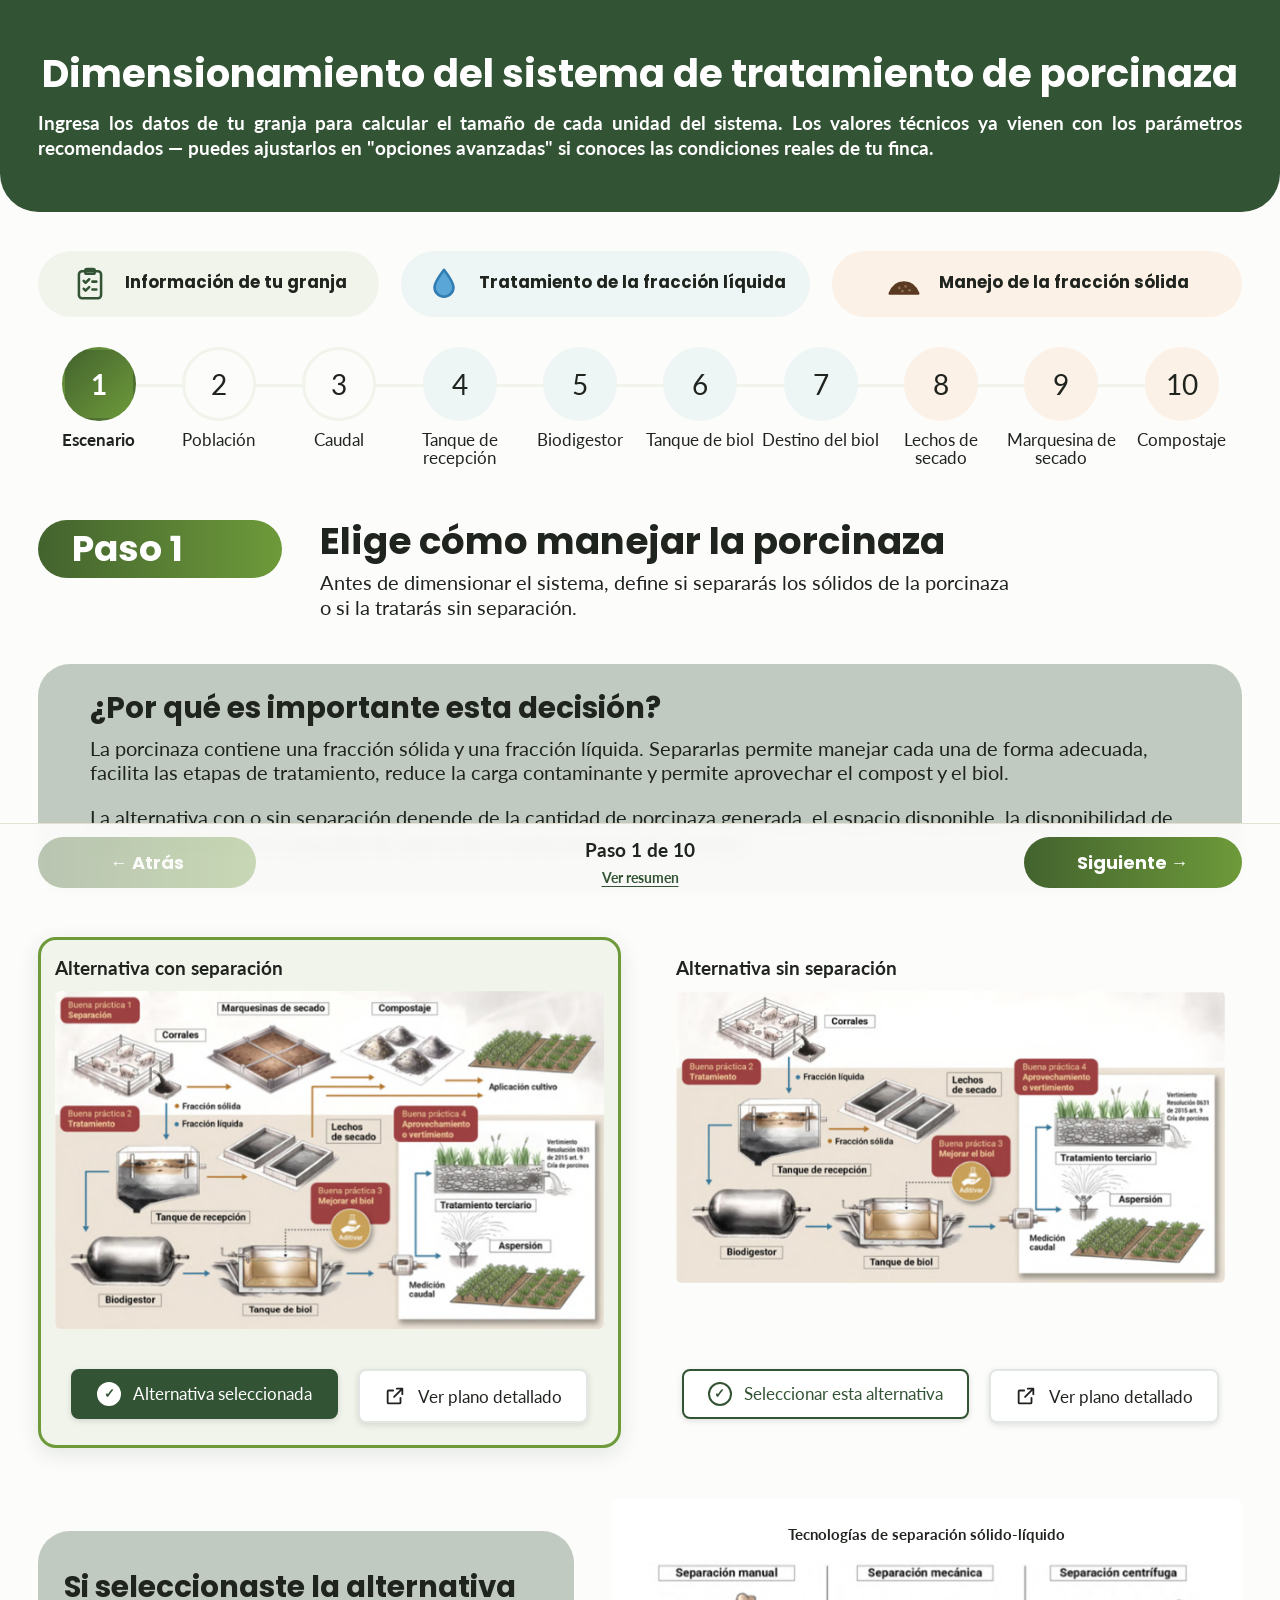
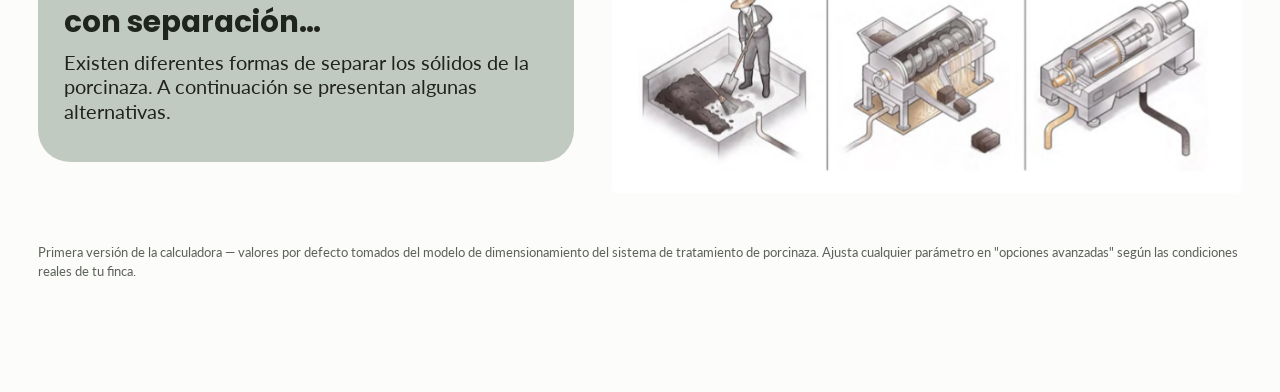
==== commit 26d8d115: "ecobiol paso 7 subida completa de archivos" ====
--- a/calculadora.html
+++ b/calculadora.html
@@ -7,7 +7,7 @@
 <link rel="preconnect" href="https://fonts.googleapis.com">
 <link rel="preconnect" href="https://fonts.gstatic.com" crossorigin>
 <link href="https://fonts.googleapis.com/css2?family=Poppins:wght@600;700&family=Lato:ital,wght@0,400;0,700;1,700&display=swap" rel="stylesheet">
-<link rel="stylesheet" href="estilos.css?v=9">
+<link rel="stylesheet" href="estilos.css?v=12">
 </head>
 <body class="pagina-calc">
 
@@ -424,21 +424,70 @@
   </section>
 
   <!-- 7. COMPOSTAJE -->
-  <section class="card step" id="sec-compost">
-    <span class="tag solida">Fracción sólida</span>
-    <h2>Compostaje</h2>
-    <p class="sub">Recibe el lodo deshidratado de los lechos (y de la marquesina, si aplica) y lo mezcla con material rico en carbono.</p>
-
-    <div class="results"><table id="tbl_compost"></table></div>
+  <!-- 10. COMPOSTAJE -->
+  <section class="step paso" id="sec-compost">
+
+    <div class="paso-encabezado">
+      <span class="paso-badge">Paso 10</span>
+      <div>
+        <h2>Compostaje</h2>
+        <p class="sub sub--ancho">La fracción sólida previamente secada se lleva a compostaje para favorecer su estabilización y obtener un material orgánico que pueda ser aprovechado de manera segura.</p>
+      </div>
+    </div>
+
+    <div class="unidad">
+      <div class="unidad__visual">
+        <img src="compostaje-ilustracion.png" alt="Ilustración de la zona de compostaje cubierta: fracción sólida de la porcinaza, materiales ricos en carbono y la mezcla de ambos en una pila de máximo 1,5 a 2 m de altura">
+        <button type="button" class="btn-plano-unidad" onclick="abrirPlano('planoCompost')">
+          <span class="btn-plano-unidad__ico" aria-hidden="true">
+            <svg viewBox="0 0 24 24"><path d="M14 3H7a2 2 0 0 0-2 2v14a2 2 0 0 0 2 2h10a2 2 0 0 0 2-2V8z"/><path d="M14 3v5h5M9 13h6M9 17h6"/></svg>
+          </span>
+          <span>Ver plano detallado del compostaje <small>con tus dimensiones calculadas</small></span>
+          <svg class="btn-plano-unidad__flecha" viewBox="0 0 24 24" aria-hidden="true"><path d="M9 6l6 6-6 6"/></svg>
+        </button>
+      </div>
+
+      <div class="unidad__datos">
+        <h3 class="dimensiones-titulo">
+          <svg viewBox="0 0 48 48" aria-hidden="true"><path d="M24 4 42 13v22L24 44 6 35V13z" fill="#7C9A82"/><path d="M24 4 42 13 24 22 6 13z" fill="#A9C0AC"/><path d="M24 22v22L6 35V13z" fill="#5E7D64"/></svg>
+          Dimensiones del compostaje
+        </h3>
+        <table class="tabla-dimensiones">
+          <tbody id="tbl_compost"></tbody>
+        </table>
+      </div>
+    </div>
+
+    <div class="materiales">
+      <h3 class="materiales__titulo">Materiales para favorecer el correcto desarrollo del compostaje</h3>
+      <div class="materiales__tabla">
+        <table>
+          <thead>
+            <tr><th scope="col">Material<br><small>(rico en carbono)</small></th><th scope="col">Relación porcinaza:material</th><th scope="col">Explicación</th></tr>
+          </thead>
+          <tbody>
+            <tr><td>Pasto de corte picado y fresco</td><td class="rel">1:1</td><td>Por una (1) unidad de porcinaza se adiciona una (1) unidad de pasto picado fresco.</td></tr>
+            <tr><td>Pulpa de café fresca</td><td class="rel">1:1</td><td>Por una (1) unidad de porcinaza se adiciona una (1) unidad de pulpa de café fresca.</td></tr>
+            <tr><td>Bagazo de caña</td><td class="rel">10:1</td><td>Por diez (10) unidades de porcinaza se adiciona una (1) unidad de bagazo.</td></tr>
+            <tr><td>Aserrín o virutas</td><td class="rel">10:1</td><td>Por diez (10) unidades de porcinaza se adiciona una (1) unidad de aserrín.</td></tr>
+          </tbody>
+        </table>
+        <p class="materiales__nota"><b>Nota.</b> Una unidad puede ser una palada, un baldado, un bulto, una carretada, una volquetada, etc.</p>
+      </div>
+    </div>
 
     <details class="adv">
-      <summary>Opciones avanzadas — compostaje</summary>
+      <summary>
+        <svg class="adv__engrane" viewBox="0 0 24 24" aria-hidden="true"><path d="M12 15.5a3.5 3.5 0 1 0 0-7 3.5 3.5 0 0 0 0 7z"/><path d="M19.4 15a1.7 1.7 0 0 0 .3 1.8l.1.1a2 2 0 1 1-2.8 2.8l-.1-.1a1.7 1.7 0 0 0-1.8-.3 1.7 1.7 0 0 0-1 1.5V21a2 2 0 1 1-4 0v-.1a1.7 1.7 0 0 0-1.1-1.5 1.7 1.7 0 0 0-1.8.3l-.1.1a2 2 0 1 1-2.8-2.8l.1-.1a1.7 1.7 0 0 0 .3-1.8 1.7 1.7 0 0 0-1.5-1H3a2 2 0 1 1 0-4h.1a1.7 1.7 0 0 0 1.5-1.1 1.7 1.7 0 0 0-.3-1.8l-.1-.1a2 2 0 1 1 2.8-2.8l.1.1a1.7 1.7 0 0 0 1.8.3H9a1.7 1.7 0 0 0 1-1.5V3a2 2 0 1 1 4 0v.1a1.7 1.7 0 0 0 1 1.5 1.7 1.7 0 0 0 1.8-.3l.1-.1a2 2 0 1 1 2.8 2.8l-.1.1a1.7 1.7 0 0 0-.3 1.8V9a1.7 1.7 0 0 0 1.5 1H21a2 2 0 1 1 0 4h-.1a1.7 1.7 0 0 0-1.5 1z"/></svg>
+        <span>Opciones avanzadas — compostaje</span>
+        <svg class="adv__flecha" viewBox="0 0 24 24" aria-hidden="true"><path d="M6 9l6 6 6-6"/></svg>
+      </summary>
       <div class="grid cols-4">
-        <div><label for="p_rhof">Densidad fracción sólida 50% humedad (kg/m³)</label><input type="number" step="1" value="500" id="p_rhof"></div>
-        <div><label for="p_rhop">Densidad pasto picado (kg/m³)</label><input type="number" step="1" value="500" id="p_rhop"></div>
+        <div><label for="p_rhof">Densidad de la fracción sólida al 50 % de humedad (kg/m³)</label><input type="number" step="1" value="500" id="p_rhof"></div>
+        <div><label for="p_rhop">Densidad del pasto picado (kg/m³)</label><input type="number" step="1" value="500" id="p_rhop"></div>
         <div><label for="p_rel_cn">Relación porcinaza:material</label><input type="number" step="0.1" value="1" id="p_rel_cn"></div>
         <div><label for="p_hp">Altura de la pila (m)</label><input type="number" step="0.1" value="1.5" id="p_hp"></div>
-        <div><label for="p_bmax">Ancho máximo de pila (m)</label><input type="number" step="0.1" value="4.0" id="p_bmax"></div>
+        <div><label for="p_bmax">Ancho máximo de la pila (m)</label><input type="number" step="0.1" value="4.0" id="p_bmax"></div>
         <div><label for="p_tll">Días de llenado por pila (d)</label><input type="number" step="1" value="10" id="p_tll"></div>
         <div><label for="p_tcc">Ciclo de compostaje (d)</label><input type="number" step="1" value="60" id="p_tcc"></div>
       </div>
@@ -548,38 +597,154 @@
   </section>
 
   <!-- 10. DESTINO DEL BIOL -->
-  <section class="card step" id="sec-destino">
-    <span class="tag liquida">Fracción líquida</span>
-    <h2>Destino del biol</h2>
-    <p class="sub">El biol puede aprovecharse como biofertilizante en cultivos, o requerir un tratamiento terciario antes de verterse a una fuente de agua.</p>
-
-    <h3>1. Selecciona el cultivo de referencia</h3>
-    <div class="grid cols-4">
+  <!-- 7. DESTINO DEL BIOL -->
+  <section class="step paso" id="sec-destino">
+
+    <div class="paso-encabezado">
+      <span class="paso-badge">Paso 7</span>
       <div>
-        <label for="cultivo">Cultivo</label>
-        <select id="cultivo">
-          <option value="estrella">Pasto estrella</option>
-          <option value="boton">Botón de oro</option>
-          <option value="elefante">Pasto elefante</option>
-        </select>
-      </div>
-      <div><label for="conc_n_cs">[N] en biol, escenario CS (kg/m³)</label><input type="number" step="0.01" value="0.60" id="conc_n_cs"></div>
-      <div><label for="conc_n_ss">[N] en biol, escenario SS (kg/m³)</label><input type="number" step="0.01" value="1.08" id="conc_n_ss"></div>
-    </div>
-
-    <div class="results"><table id="tbl_aplicacion"></table></div>
-
-    <h3>2. ¿Cuentas con esa área disponible para aplicar el biol?</h3>
-    <div class="grid">
-      <div><label for="ha_disp">Hectáreas disponibles para riego con biol</label><input type="number" step="0.1" value="0" id="ha_disp"></div>
-    </div>
-
-    <div id="veredicto_biol" class="note" style="display:none;"></div>
-
-    <div id="bloque_terciario" style="display:none;">
-      <h3>3. Comparación de tecnologías de tratamiento terciario</h3>
-      <p class="sub">Si no dispones del área requerida, el biol debe pasar por un tratamiento terciario antes de verterse. Compara el área que necesitaría cada alternativa y elige la que mejor se ajuste a tu terreno.</p>
-      <table class="compare-table" id="tbl_terciario"></table>
+        <h2>Destino del biol</h2>
+        <p class="sub sub--ancho">Define si el biol puede aprovecharse o si requiere tratamiento terciario antes de su vertimiento.</p>
+      </div>
+    </div>
+
+    <!-- Bloque 1: cultivo -->
+    <div class="bloque-num bloque-num--fondo">
+      <div class="bloque-num__cab">
+        <span class="bloque-num__n" aria-hidden="true">1</span>
+        <div>
+          <h3>Selecciona un cultivo de referencia</h3>
+          <p>Selecciona el cultivo sobre el cual se aplicará el biol y verifica los resultados de la aplicación.</p>
+        </div>
+      </div>
+
+      <div class="campos-biol">
+        <div class="campo">
+          <label for="cultivo">Cultivo</label>
+          <select id="cultivo">
+            <option value="estrella">Pasto estrella</option>
+            <option value="boton">Botón de oro</option>
+            <option value="elefante">Pasto elefante</option>
+            <option value="otro">Otro cultivo</option>
+          </select>
+          <small class="campo__ayuda" id="ayudaCultivo"></small>
+        </div>
+        <div class="campo solo-cs">
+          <label for="conc_n_cs">Nitrógeno en el biol, con separación (kg/m³)</label>
+          <input type="number" step="0.01" value="0.60" id="conc_n_cs">
+        </div>
+        <div class="campo solo-ss">
+          <label for="conc_n_ss">Nitrógeno en el biol, sin separación (kg/m³)</label>
+          <input type="number" step="0.01" value="1.08" id="conc_n_ss">
+        </div>
+        <div class="campo solo-otro">
+          <label for="otro_tfn">Tasa de fijación de nitrógeno del cultivo (kg N/ha·año)</label>
+          <input type="number" step="1" min="1" value="500" id="otro_tfn">
+        </div>
+        <div class="campo solo-otro">
+          <label for="otro_frec">Frecuencia de aspersión (cada cuántos días)</label>
+          <input type="number" step="1" min="1" value="30" id="otro_frec">
+        </div>
+      </div>
+
+      <div class="resultados-aplicacion">
+        <div class="resultados-aplicacion__titulo">
+          <span class="gota" aria-hidden="true">
+            <svg viewBox="0 0 24 24"><path d="M12 3c3.5 4.6 6 8 6 11a6 6 0 0 1-12 0c0-3 2.5-6.4 6-11z"/></svg>
+          </span>
+          <h4>Resultados de aplicación</h4>
+        </div>
+        <table class="tabla-aplicacion">
+          <tbody id="tbl_aplicacion"></tbody>
+        </table>
+      </div>
+    </div>
+
+    <!-- Bloque 2: área disponible -->
+    <div class="bloque-num">
+      <div class="bloque-num__cab">
+        <span class="bloque-num__n" aria-hidden="true">2</span>
+        <div>
+          <h3>¿Tienes terreno suficiente para aplicar el biol?</h3>
+          <p>Ingresa el área disponible para el riego del biol.</p>
+        </div>
+      </div>
+      <div class="campo campo--ha">
+        <label for="ha_disp">Hectáreas disponibles para riego</label>
+        <div class="campo-unidad"><input type="number" step="0.1" min="0" value="0" id="ha_disp"><span>ha</span></div>
+      </div>
+      <div id="veredicto_biol" class="veredicto" role="status"></div>
+    </div>
+
+    <!-- Bloque 3: tratamiento terciario -->
+    <div class="bloque-num" id="bloque_terciario">
+      <div class="bloque-num__cab">
+        <span class="bloque-num__n" aria-hidden="true">3</span>
+        <div>
+          <h3>Alternativas de tratamiento terciario</h3>
+          <p>Si no dispones del área requerida, selecciona una alternativa para conocer sus dimensiones. Usa el botón <b>Ver</b> para conocer cómo es cada tecnología.</p>
+        </div>
+      </div>
+      <p class="caudal-terciario" id="caudalTerciario"></p>
+      <div class="tabla-terciario-wrap">
+        <table class="tabla-terciario">
+          <thead>
+            <tr><th scope="col"><span class="sr-only">Seleccionar</span></th><th scope="col">Tecnología</th><th scope="col">Área (m²)</th><th scope="col">Ancho (m)</th><th scope="col">Largo (m)</th><th scope="col"><span class="sr-only">Ver tecnología</span></th></tr>
+          </thead>
+          <tbody id="tbl_terciario"></tbody>
+        </table>
+      </div>
+      <p class="nota-info"><span aria-hidden="true">i</span> La alternativa seleccionada debe ajustarse al terreno y a las condiciones del sistema. En zonas de interés hidrogeológico se recomienda priorizar las alternativas de descarga cero.</p>
+
+      <details class="adv">
+        <summary>
+          <svg class="adv__engrane" viewBox="0 0 24 24" aria-hidden="true"><path d="M12 15.5a3.5 3.5 0 1 0 0-7 3.5 3.5 0 0 0 0 7z"/><path d="M19.4 15a1.7 1.7 0 0 0 .3 1.8l.1.1a2 2 0 1 1-2.8 2.8l-.1-.1a1.7 1.7 0 0 0-1.8-.3 1.7 1.7 0 0 0-1 1.5V21a2 2 0 1 1-4 0v-.1a1.7 1.7 0 0 0-1.1-1.5 1.7 1.7 0 0 0-1.8.3l-.1.1a2 2 0 1 1-2.8-2.8l.1-.1a1.7 1.7 0 0 0 .3-1.8 1.7 1.7 0 0 0-1.5-1H3a2 2 0 1 1 0-4h.1a1.7 1.7 0 0 0 1.5-1.1 1.7 1.7 0 0 0-.3-1.8l-.1-.1a2 2 0 1 1 2.8-2.8l.1.1a1.7 1.7 0 0 0 1.8.3H9a1.7 1.7 0 0 0 1-1.5V3a2 2 0 1 1 4 0v.1a1.7 1.7 0 0 0 1 1.5 1.7 1.7 0 0 0 1.8-.3l.1-.1a2 2 0 1 1 2.8 2.8l-.1.1a1.7 1.7 0 0 0-.3 1.8V9a1.7 1.7 0 0 0 1.5 1H21a2 2 0 1 1 0 4h-.1a1.7 1.7 0 0 0-1.5 1z"/></svg>
+          <span>Opciones avanzadas — tratamiento terciario</span>
+          <svg class="adv__flecha" viewBox="0 0 24 24" aria-hidden="true"><path d="M6 9l6 6 6-6"/></svg>
+        </summary>
+        <div class="adv-grupos">
+          <fieldset>
+            <legend>Generales (humedales)</legend>
+            <div class="grid cols-4">
+              <div><label for="t_temp">Temperatura del agua (°C)</label><input type="number" step="0.5" value="25" id="t_temp"></div>
+              <div class="solo-cs"><label for="t_co_cs">DBO de entrada, con separación (mg/L)</label><input type="number" step="1" value="897" id="t_co_cs"></div>
+              <div class="solo-cs"><label for="t_ce_cs">DBO de salida, con separación (mg/L)</label><input type="number" step="1" value="269" id="t_ce_cs"></div>
+              <div class="solo-ss"><label for="t_co_ss">DBO de entrada, sin separación (mg/L)</label><input type="number" step="1" value="931" id="t_co_ss"></div>
+              <div class="solo-ss"><label for="t_ce_ss">DBO de salida, sin separación (mg/L)</label><input type="number" step="1" value="279" id="t_ce_ss"></div>
+            </div>
+          </fieldset>
+          <fieldset>
+            <legend>Humedal de flujo superficial (HC-FS)</legend>
+            <div class="grid cols-4">
+              <div><label for="t_fs_k20">Constante de remoción k₂₀ (d⁻¹)</label><input type="number" step="0.001" value="0.678" id="t_fs_k20"></div>
+              <div><label for="t_fs_theta">Coeficiente de temperatura θ</label><input type="number" step="0.01" value="1.06" id="t_fs_theta"></div>
+              <div><label for="t_fs_d">Profundidad del agua (m)</label><input type="number" step="0.01" value="0.55" id="t_fs_d"></div>
+              <div><label for="t_fs_p">Porosidad</label><input type="number" step="0.01" value="0.75" id="t_fs_p"></div>
+            </div>
+          </fieldset>
+          <fieldset>
+            <legend>Humedal de flujo subsuperficial (HC-FSS)</legend>
+            <div class="grid cols-4">
+              <div><label for="t_fss_k20">Constante de remoción k₂₀ (d⁻¹)</label><input type="number" step="0.001" value="1.104" id="t_fss_k20"></div>
+              <div><label for="t_fss_theta">Coeficiente de temperatura θ</label><input type="number" step="0.01" value="1.06" id="t_fss_theta"></div>
+              <div><label for="t_fss_d">Profundidad del lecho (m)</label><input type="number" step="0.01" value="0.45" id="t_fss_d"></div>
+              <div><label for="t_fss_p">Porosidad del medio</label><input type="number" step="0.01" value="0.38" id="t_fss_p"></div>
+            </div>
+          </fieldset>
+          <fieldset>
+            <legend>Filtros</legend>
+            <div class="grid cols-4">
+              <div><label for="t_fia_lw">FIA — carga hidráulica (m³/m²·d)</label><input type="number" step="0.01" value="0.45" id="t_fia_lw"></div>
+              <div><label for="t_fv_m">FV — coeficiente m</label><input type="number" step="0.1" value="2" id="t_fv_m"></div>
+              <div><label for="t_fv_b">FV — exponente b</label><input type="number" step="0.1" value="1" id="t_fv_b"></div>
+              <div><label for="t_dz_tre">FV-DZ — tiempo de retención evapotranspirativa, T<sub>RE</sub></label><input type="number" step="0.01" value="21.98" id="t_dz_tre"></div>
+              <div><label for="t_efa_ki">FV-EFA — coeficiente Ki</label><input type="number" step="0.05" value="0.5" id="t_efa_ki"></div>
+              <div><label for="t_efa_tre">FV-EFA — tiempo de retención evapotranspirativa, T<sub>RE</sub></label><input type="number" step="0.01" value="21.98" id="t_efa_tre"></div>
+              <div><label for="t_efa_p">FV-EFA — precipitación P (L/m²·d)</label><input type="number" step="0.01" value="6.23" id="t_efa_p"></div>
+            </div>
+          </fieldset>
+        </div>
+      </details>
     </div>
   </section>
 
@@ -588,7 +753,10 @@
 <div class="step-footer">
   <div class="inner">
     <button type="button" class="nav-btn" id="btnPrev" onclick="prevStep()">← Atrás</button>
-    <span class="counter" id="stepCounter">Paso 1 de 10</span>
+    <div class="footer-centro">
+      <span class="counter" id="stepCounter">Paso 1 de 10</span>
+      <button type="button" class="btn-resumen" onclick="abrirResumen()">Ver resumen</button>
+    </div>
     <button type="button" class="nav-btn" id="btnNext" onclick="nextStep()">Siguiente →</button>
   </div>
 </div>
@@ -781,6 +949,111 @@
   </div>
 </div>
 
+<!-- Plano detallado del compostaje con las dimensiones calculadas -->
+<div class="lightbox plano-modal" id="planoCompost" role="dialog" aria-modal="true" aria-labelledby="planoCompostTitulo" onclick="cerrarPlano(event, 'planoCompost')">
+  <div class="plano-modal__hoja" onclick="event.stopPropagation()">
+    <div class="plano-modal__barra">
+      <h2 id="planoCompostTitulo">Plano del compostaje</h2>
+      <button type="button" class="close-lb" onclick="cerrarPlano(null, 'planoCompost')" aria-label="Cerrar plano">✕</button>
+    </div>
+    <p class="plano-modal__pista">Desliza hacia los lados para ver el plano completo.</p>
+    <div class="plano-modal__lienzo">
+    <svg class="plano-svg" viewBox="0 0 2000 1410" role="img" aria-label="Plano de pilas alargadas y celdas de compostaje con ancho, largo y altura de la pila calculados">
+      <image href="plano-compostaje.png" width="2000" height="1410"/>
+      <g class="plano-cotas">
+        <!-- Pilas alargadas -->
+        <rect x="360" y="572" width="145" height="66"/>
+        <text x="432" y="600" text-anchor="middle">Ancho</text>
+        <text x="432" y="632" text-anchor="middle"><tspan class="plc_ancho">—</tspan> m</text>
+        <rect x="660" y="330" width="165" height="140"/>
+        <text x="742" y="368" text-anchor="middle">Altura de</text>
+        <text x="742" y="404" text-anchor="middle">la pila</text>
+        <text x="742" y="442" text-anchor="middle"><tspan class="plc_alto">—</tspan> m</text>
+        <g transform="rotate(-30 1368 490)">
+          <rect x="1268" y="470" width="200" height="40"/>
+          <text x="1368" y="500" text-anchor="middle">Largo: <tspan class="plc_largo">—</tspan> m</text>
+        </g>
+        <!-- Celdas de compostaje -->
+        <rect x="108" y="1030" width="158" height="96"/>
+        <text x="187" y="1068" text-anchor="middle">Altura</text>
+        <text x="187" y="1106" text-anchor="middle"><tspan class="plc_alto">—</tspan> m</text>
+        <rect x="390" y="1212" width="140" height="42"/>
+        <text x="460" y="1244" text-anchor="middle"><tspan class="plc_ancho">—</tspan> m</text>
+        <g transform="rotate(-30 1598 1292)">
+          <rect x="1498" y="1272" width="200" height="40"/>
+          <text x="1598" y="1302" text-anchor="middle">Largo: <tspan class="plc_largo">—</tspan> m</text>
+        </g>
+      </g>
+      <g class="plano-resumen">
+        <rect x="880" y="636" width="460" height="164" rx="18"/>
+        <text x="908" y="686" class="t">Dimensiones calculadas</text>
+        <text x="908" y="734">Número de pilas: <tspan id="plc_num">—</tspan></text>
+        <text x="908" y="780">Área total: <tspan id="plc_area">—</tspan> m²</text>
+      </g>
+    </svg>
+    </div>
+    <p class="plano-modal__nota">Las mismas dimensiones aplican si se compostan en pilas alargadas o en celdas de compostaje. Se recomienda cubrir las pilas para evitar el ingreso de agua lluvia y, si hay tres pilas o más, voltearlas de forma escalonada.</p>
+  </div>
+</div>
+
+<!-- Ficha de cada tecnología de tratamiento terciario -->
+<div class="lightbox plano-modal" id="fichaTerciario" role="dialog" aria-modal="true" aria-labelledby="fichaTTTitulo" onclick="cerrarPlano(event, 'fichaTerciario')">
+  <div class="plano-modal__hoja ficha" onclick="event.stopPropagation()">
+    <div class="plano-modal__barra">
+      <h2 id="fichaTTTitulo">Tecnología</h2>
+      <button type="button" class="close-lb" onclick="cerrarPlano(null, 'fichaTerciario')" aria-label="Cerrar">✕</button>
+    </div>
+    <div class="ficha__cuerpo">
+      <img id="fichaTTImg" src="" alt="">
+      <div class="ficha__texto">
+        <p id="fichaTTDesc"></p>
+        <table class="tabla-dimensiones"><tbody id="fichaTTDim"></tbody></table>
+        <button type="button" class="btn-seleccionar ficha__elegir" id="fichaTTElegir">
+          <span class="ico-check" aria-hidden="true">✓</span><span id="fichaTTElegirTxt">Seleccionar esta alternativa</span>
+        </button>
+      </div>
+    </div>
+    <p class="plano-modal__nota">Ilustración tomada de la Guía de buenas prácticas ambientales para el manejo de la porcinaza en zonas acuíferas.</p>
+  </div>
+</div>
+
+<!-- Resumen final: plano general con las dimensiones calculadas -->
+<div class="lightbox plano-modal" id="resumen" role="dialog" aria-modal="true" aria-labelledby="resumenTitulo" onclick="cerrarPlano(event, 'resumen')">
+  <div class="plano-modal__hoja resumen" onclick="event.stopPropagation()">
+    <div class="plano-modal__barra">
+      <h2 id="resumenTitulo">Resumen del sistema de tratamiento</h2>
+      <button type="button" class="close-lb no-imprimir" onclick="cerrarPlano(null, 'resumen')" aria-label="Cerrar resumen">✕</button>
+    </div>
+    <div class="resumen__datos">
+      <div><span>Escenario</span><b id="resumenEsc">—</b></div>
+      <div><span>Población</span><b id="resumenCE">—</b></div>
+      <div><span>Caudal de diseño</span><b id="resumenQ">—</b></div>
+    </div>
+    <p class="plano-modal__pista">Desliza hacia los lados para ver el plano completo.</p>
+    <div class="plano-modal__lienzo">
+      <svg class="plano-svg plano-resumen-svg" id="planoResumenCS" viewBox="0 0 1400 986" role="img" aria-label="Plano general del sistema con separación con las dimensiones calculadas">
+        <image href="plano-con-separacion.png" width="1400" height="986"/>
+        <g class="tag-res" id="rc_ms"><rect rx="6"/><text x="428" y="140"></text></g><g class="tag-res" id="rc_cp"><rect rx="6"/><text x="740" y="150"></text></g><g class="tag-res" id="rc_tr"><rect rx="6"/><text x="226" y="422"></text></g><g class="tag-res" id="rc_ls"><rect rx="6"/><text x="445" y="490"></text></g><g class="tag-res" id="rc_bd"><rect rx="6"/><text x="330" y="602"></text></g><g class="tag-res" id="rc_tb"><rect rx="6"/><text x="610" y="592"></text></g><g class="tag-res" id="rc_tt"><rect rx="6"/><text x="1035" y="385"></text></g><g class="tag-res" id="rc_ap"><rect rx="6"/><text x="1040" y="553"></text></g>
+      </svg>
+      <svg class="plano-svg plano-resumen-svg" id="planoResumenSS" viewBox="0 0 1400 986" role="img" aria-label="Plano general del sistema sin separación con las dimensiones calculadas">
+        <image href="plano-sin-separacion.png" width="1400" height="986"/>
+        <g class="tag-res" id="rs_tr"><rect rx="6"/><text x="246" y="394"></text></g><g class="tag-res" id="rs_ls"><rect rx="6"/><text x="466" y="464"></text></g><g class="tag-res" id="rs_bd"><rect rx="6"/><text x="345" y="572"></text></g><g class="tag-res" id="rs_tb"><rect rx="6"/><text x="632" y="562"></text></g><g class="tag-res" id="rs_tt"><rect rx="6"/><text x="1057" y="357"></text></g><g class="tag-res" id="rs_ap"><rect rx="6"/><text x="1062" y="527"></text></g>
+      </svg>
+    </div>
+    <p class="plano-modal__nota">V: volumen · A: área superficial · Las medidas se expresan como largo × ancho.</p>
+
+    <div class="tabla-resumen-wrap">
+      <table class="tabla-resumen">
+        <thead><tr><th scope="col">Unidad</th><th scope="col">Volumen (m³)</th><th scope="col">Área (m²)</th><th scope="col">Largo (m)</th><th scope="col">Ancho (m)</th><th scope="col">Observaciones</th></tr></thead>
+        <tbody id="tbl_resumen"></tbody>
+      </table>
+    </div>
+    <div class="resumen__acciones no-imprimir">
+      <button type="button" class="nav-btn" onclick="window.print()">Imprimir o guardar en PDF</button>
+    </div>
+  </div>
+</div>
+
 <div class="lightbox" id="lightbox" onclick="closeLightbox(event)">
   <button class="close-lb" onclick="closeLightbox(event)">✕</button>
   <img id="lightbox-img" src="" alt="">
@@ -791,6 +1064,6 @@
 </footer>
 
 
-<script src="calculadora.js?v=9"></script>
+<script src="calculadora.js?v=12"></script>
 </body>
 </html>
--- a/estilos.css
+++ b/estilos.css
@@ -643,3 +643,153 @@
 .recordatorio span{display:block;margin-top:10px;font-weight:400;font-size:.8em;color:var(--text-muted);}
 .plano-modal__sub{font-family:var(--f-texto);font-weight:400;font-size:.65em;color:var(--text-muted);}
 .plano-cotas text.fijo{fill:#333;font-weight:400;}
+
+/* Paso 10 — Tabla de materiales para compostaje */
+.materiales{
+  display:grid;grid-template-columns:minmax(0,.75fr) minmax(0,1.25fr);gap:clamp(20px,3vw,44px);
+  align-items:center;margin-top:clamp(30px,4vw,56px);
+}
+.materiales__titulo{font-family:var(--f-texto);font-weight:700;font-size:clamp(18px,1.8vw,24px);line-height:1.2;text-align:center;margin:0;}
+.materiales__tabla{overflow-x:auto;}
+.materiales table{width:100%;border-collapse:collapse;font-size:clamp(14px,1.15vw,16px);background:#fff;}
+.materiales th{background:#B08A4E;color:#fff;font-weight:700;padding:8px 12px;text-align:center;line-height:1.2;}
+.materiales th small{font-weight:400;}
+.materiales td{padding:9px 12px;border-bottom:1px solid #DDD5C8;vertical-align:middle;line-height:1.3;}
+.materiales td.rel{text-align:center;font-weight:700;white-space:nowrap;}
+.materiales__nota{margin:8px 0 0;font-size:14px;color:var(--text-muted);}
+@media (max-width:900px){ .materiales{grid-template-columns:1fr;} }
+
+/* =========================================================
+   Paso 7 — Destino del biol
+   ========================================================= */
+[hidden]{display:none !important;}
+.sr-only{position:absolute;width:1px;height:1px;overflow:hidden;clip:rect(0 0 0 0);white-space:nowrap;}
+.bloque-num{margin-top:clamp(28px,3.5vw,44px);padding:0 clamp(0px,1.5vw,20px);}
+.bloque-num--fondo{background:#F1F4EB;padding:clamp(18px,2.5vw,30px) clamp(16px,2.5vw,30px);border-radius:4px;}
+.bloque-num__cab{display:flex;gap:clamp(14px,1.8vw,24px);align-items:flex-start;}
+.bloque-num__n{
+  flex:0 0 auto;width:clamp(50px,5vw,72px);height:clamp(50px,5vw,72px);border-radius:50%;
+  border:3px solid var(--green);display:flex;align-items:center;justify-content:center;
+  font-family:var(--f-texto);font-size:clamp(22px,2.2vw,30px);font-weight:700;color:var(--green);background:var(--bg);
+}
+.bloque-num__cab h3{font-family:var(--f-titulo);font-size:clamp(19px,1.8vw,24px);font-weight:700;margin:4px 0 6px;}
+.bloque-num__cab p{margin:0;font-size:clamp(16px,1.6vw,21px);line-height:1.3;}
+
+.campos-biol{
+  display:grid;grid-template-columns:repeat(auto-fit,minmax(240px,1fr));gap:16px 22px;
+  margin-top:20px;background:#fff;padding:14px 16px 18px;border-radius:6px;max-width:1000px;
+}
+.campo label{font-size:15px;color:#4D5A50;margin-bottom:6px;}
+.campo select,.campo input[type=number]{font-size:17px;padding:11px 14px;background:#fff;border:1px solid #D9DCD6;border-radius:8px;}
+.campo__ayuda{display:block;margin-top:6px;font-size:13px;color:var(--text-muted);}
+
+.resultados-aplicacion{
+  display:grid;grid-template-columns:minmax(200px,.6fr) 1fr;gap:clamp(16px,3vw,60px);
+  align-items:stretch;margin-top:22px;
+}
+.resultados-aplicacion__titulo{
+  display:flex;align-items:center;gap:20px;padding:24px;
+  background:#FDF6E3;border-radius:4px;
+}
+.resultados-aplicacion__titulo h4{margin:0;font-family:var(--f-texto);font-size:clamp(19px,1.8vw,24px);font-weight:700;color:#3B3A2E;line-height:1.2;}
+.gota{flex:0 0 auto;width:clamp(64px,7vw,104px);height:clamp(64px,7vw,104px);border-radius:50%;background:#F5DFA5;display:flex;align-items:center;justify-content:center;}
+.gota svg{width:46%;height:46%;fill:#E0A21E;}
+.tabla-aplicacion{width:100%;border-collapse:collapse;font-size:clamp(16px,1.6vw,21px);}
+.tabla-aplicacion th{text-align:left;font-weight:400;padding:12px 10px;border-right:2px solid #fff;}
+.tabla-aplicacion td{text-align:right;padding:12px 14px;white-space:nowrap;font-variant-numeric:tabular-nums;}
+.tabla-aplicacion td b{color:var(--green);}
+.tabla-aplicacion tr+tr th,.tabla-aplicacion tr+tr td{border-top:1px solid #E1E6DA;}
+
+.campo--ha{max-width:560px;margin:18px 0 0 clamp(0px,6.5vw,96px);}
+.campo-unidad{display:flex;border:1px solid #D9DCD6;border-radius:8px;overflow:hidden;background:#fff;}
+.campo-unidad input[type=number]{border:none;border-radius:0;flex:1 1 auto;font-size:17px;padding:11px 14px;}
+.campo-unidad span{display:flex;align-items:center;padding:0 16px;background:#F1F2EF;color:var(--text-muted);font-size:16px;}
+
+.veredicto{
+  display:flex;gap:16px;align-items:flex-start;margin:16px 0 0 clamp(0px,6.5vw,96px);
+  padding:14px 18px;border-radius:8px;font-size:clamp(15px,1.4vw,18px);line-height:1.45;max-width:1040px;
+}
+.veredicto p{margin:0;}
+.veredicto__ico{flex:0 0 auto;width:30px;height:30px;border-radius:50%;display:flex;align-items:center;justify-content:center;font-weight:700;color:#fff;}
+.veredicto--alerta{background:#FDF3D7;border:1px solid #F0D58E;color:#6F5310;}
+.veredicto--alerta .veredicto__ico{background:#E5A912;}
+.veredicto--ok{background:#E7F2E6;border:1px solid #BFD9BC;color:#24502B;}
+.veredicto--ok .veredicto__ico{background:#3E8A4E;}
+
+.tabla-terciario-wrap{position:relative;overflow-x:auto;margin:18px 0 0 clamp(0px,6.5vw,96px);max-width:1040px;}
+.tabla-terciario{width:100%;border-collapse:collapse;font-size:clamp(14px,1.3vw,17px);background:#fff;border:1px solid #E3E6E1;}
+.tabla-terciario th{background:#F4F6F3;color:#4D5A50;font-weight:700;font-size:.9em;padding:10px 12px;text-align:left;}
+.tabla-terciario td{padding:10px 12px;border-top:1px solid #E9ECE7;vertical-align:middle;}
+.tabla-terciario td.num{text-align:right;font-variant-numeric:tabular-nums;white-space:nowrap;}
+.tabla-terciario th:nth-child(n+3):nth-child(-n+5){text-align:right;}
+.tabla-terciario td:first-child{width:40px;text-align:center;}
+.tabla-terciario td:first-child input{width:18px;height:18px;accent-color:var(--green);cursor:pointer;}
+.tabla-terciario td label{display:inline;font-size:1em;color:var(--text);margin:0;cursor:pointer;}
+.tabla-terciario tr.sel td{background:#EAF3E6;}
+.tabla-terciario tr.sel td label{font-weight:700;}
+.etiqueta{display:inline-block;margin-left:6px;padding:1px 8px;border-radius:999px;font-size:.75em;font-weight:700;white-space:nowrap;vertical-align:middle;}
+.etiqueta--area{background:var(--teal-light);color:var(--teal);}
+.etiqueta--cero{background:#E7F2E6;color:#2F6B3F;}
+.btn-ver{
+  padding:6px 14px;border-radius:6px;border:2px solid #E2E6E4;background:#fff;cursor:pointer;
+  font-family:var(--f-texto);font-size:.95em;font-weight:700;color:var(--green);
+}
+.btn-ver:hover{background:var(--green-light);}
+.btn-ver:focus-visible{outline:3px solid var(--verde-claro);outline-offset:2px;}
+.nota-info{display:flex;gap:10px;align-items:flex-start;margin:10px 0 0 clamp(0px,6.5vw,96px);font-size:14px;color:var(--text-muted);max-width:1040px;}
+.nota-info span{flex:0 0 auto;width:18px;height:18px;border-radius:50%;background:#2F6FA3;color:#fff;font-size:12px;font-weight:700;font-style:italic;display:flex;align-items:center;justify-content:center;margin-top:2px;}
+
+.adv-grupos{padding:0 22px 22px;}
+.adv-grupos fieldset{border:1px solid #E6E9E4;border-radius:8px;padding:10px 16px 16px;margin:0 0 14px;}
+.adv-grupos legend{font-family:var(--f-texto);font-weight:700;color:var(--green);padding:0 6px;font-size:15px;}
+.adv-grupos .grid{padding:0;}
+
+/* Ficha de tecnología */
+.ficha{width:min(100%,1180px);}
+.ficha__cuerpo{display:grid;grid-template-columns:minmax(0,1.5fr) minmax(260px,1fr);gap:24px;align-items:start;margin-top:10px;}
+.ficha__cuerpo img{display:block;width:100%;height:auto;border-radius:6px;}
+.ficha__texto p{margin:0 0 14px;font-size:16px;line-height:1.5;}
+.ficha__elegir{margin-top:16px;width:100%;}
+.ficha__elegir.activo{background:var(--green);color:#fff;}
+.ficha__elegir.activo .ico-check{background:#fff;color:var(--green);border-color:#fff;}
+@media (max-width:800px){ .ficha__cuerpo{grid-template-columns:1fr;} }
+
+@media (max-width:800px){
+  .resultados-aplicacion{grid-template-columns:1fr;gap:10px;}
+  .resultados-aplicacion__titulo{padding:14px;}
+}
+
+/* =========================================================
+   Resumen final
+   ========================================================= */
+.footer-centro{display:flex;flex-direction:column;align-items:center;gap:2px;}
+.btn-resumen{background:none;border:none;padding:2px 6px;cursor:pointer;font-family:var(--f-texto);font-size:14px;font-weight:700;color:var(--green);text-decoration:underline;text-underline-offset:3px;}
+.btn-resumen:focus-visible{outline:2px solid var(--verde-claro);border-radius:4px;}
+.resumen{width:min(100%,1400px);}
+.resumen__datos{display:flex;flex-wrap:wrap;gap:10px 14px;margin:10px 0 6px;}
+.resumen__datos div{background:var(--green-light);border-radius:999px;padding:6px 16px;font-size:15px;}
+.resumen__datos span{color:var(--text-muted);margin-right:6px;}
+.resumen__datos b{color:var(--green);}
+.tag-res rect{fill:#fff;fill-opacity:.94;stroke:#5E8A3A;stroke-width:1.5;}
+.tag-res text{font-family:var(--f-texto);font-size:17px;font-weight:700;fill:#24502B;}
+.tabla-resumen-wrap{overflow-x:auto;margin-top:16px;}
+.tabla-resumen{width:100%;border-collapse:collapse;font-size:15px;}
+.tabla-resumen th,.tabla-resumen td{padding:9px 12px;border-bottom:1px solid #E3E6E1;text-align:right;font-variant-numeric:tabular-nums;}
+.tabla-resumen thead th{background:#B08A4E;color:#fff;text-align:center;}
+.tabla-resumen tbody th{text-align:left;font-weight:700;white-space:nowrap;}
+.tabla-resumen tbody th small{font-weight:400;color:var(--text-muted);margin-left:4px;}
+.tabla-resumen td:last-child{text-align:left;color:var(--text-muted);font-size:14px;}
+.resumen__acciones{display:flex;justify-content:flex-end;margin-top:16px;}
+
+@media print{
+  body > *:not(#resumen){display:none !important;}
+  #resumen{display:block !important;position:static;background:#fff;padding:0;}
+  #resumen .plano-modal__hoja{max-height:none;overflow:visible;width:100%;padding:0;box-shadow:none;}
+  #resumen .plano-modal__lienzo{overflow:visible;}
+  #resumen .plano-svg{width:100% !important;height:auto;max-height:150mm;}
+  #resumen .plano-svg[style*="none"]{display:none !important;}
+  @page{size:A4 landscape;margin:10mm;}
+  .no-imprimir,.plano-modal__pista{display:none !important;}
+}
+.tag-res tspan.l2{font-weight:400;fill:#20241F;}
+.caudal-terciario{margin:14px 0 0 clamp(0px,6.5vw,96px);padding:10px 14px;border-radius:6px;background:var(--teal-light);color:#1F4F57;font-size:clamp(14px,1.3vw,17px);max-width:1040px;}
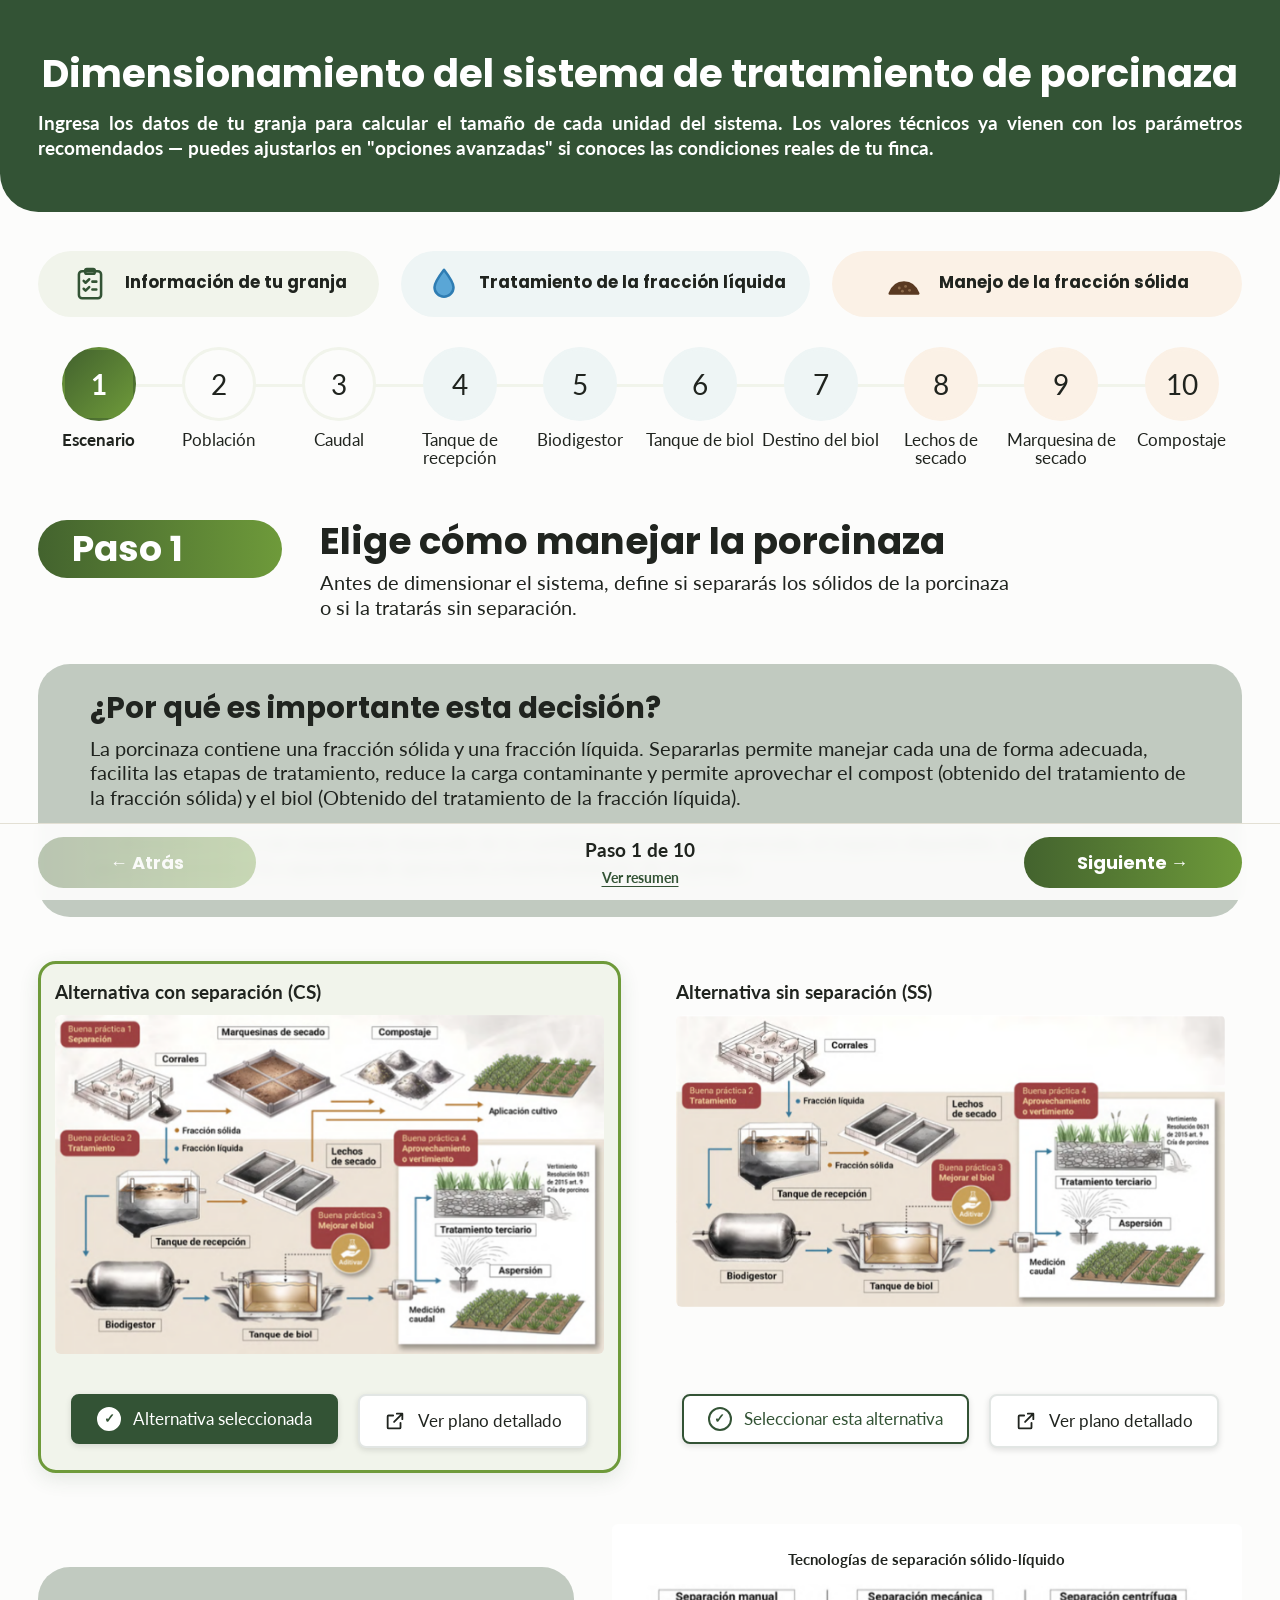
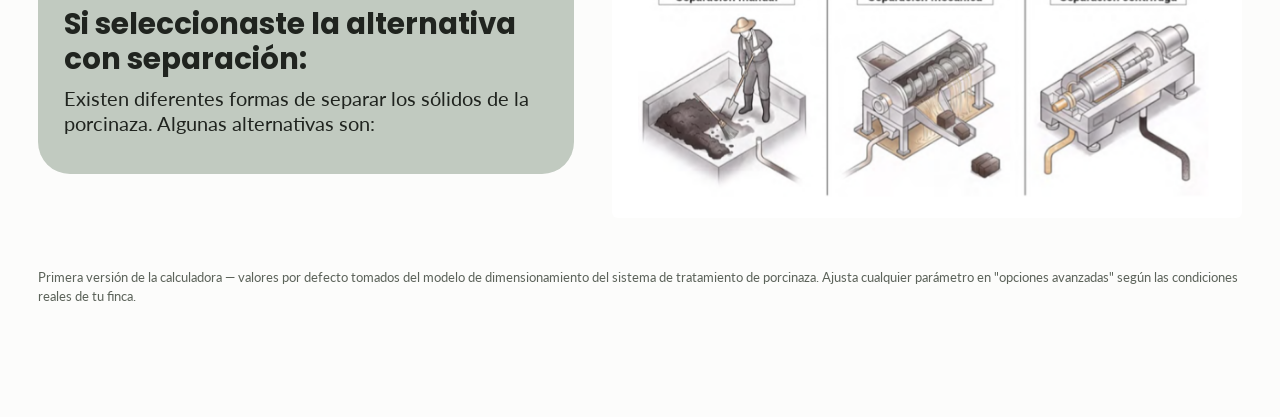
==== commit ad358fdd: "Update calculadora.html" ====
--- a/calculadora.html
+++ b/calculadora.html
@@ -68,7 +68,7 @@
 
     <div class="caja-info">
       <h3>¿Por qué es importante esta decisión?</h3>
-      <p>La porcinaza contiene una fracción sólida y una fracción líquida. Separarlas permite manejar cada una de forma adecuada, facilita las etapas de tratamiento, reduce la carga contaminante y permite aprovechar el compost y el biol.</p>
+      <p>La porcinaza contiene una fracción sólida y una fracción líquida. Separarlas permite manejar cada una de forma adecuada, facilita las etapas de tratamiento, reduce la carga contaminante y permite aprovechar el compost (obtenido del tratamiento de la fracción sólida) y el biol (Obtenido del tratamiento de la fracción líquida).</p>
       <p>La alternativa con o sin separación depende de la cantidad de porcinaza generada, el espacio disponible, la disponibilidad de agua, la inversión y la capacidad de operación y mantenimiento de la granja.</p>
     </div>
 
@@ -76,7 +76,7 @@
 
       <article class="alternativa selected" id="cardCS">
         <input type="radio" name="escenario" value="CS" id="escCS" checked>
-        <h4>Alternativa con separación</h4>
+        <h4>Alternativa con separación (CS)</h4>
         <img src="alternativa-con-separacion.png" alt="Esquema del sistema con separación: los sólidos van a marquesinas de secado y compostaje; la fracción líquida pasa por tanque de recepción, biodigestor y tanque de biol">
         <div class="alternativa__botones">
           <label for="escCS" class="btn-seleccionar">
@@ -93,7 +93,7 @@
 
       <article class="alternativa" id="cardSS">
         <input type="radio" name="escenario" value="SS" id="escSS">
-        <h4>Alternativa sin separación</h4>
+        <h4>Alternativa sin separación (SS)</h4>
         <img src="alternativa-sin-separacion.png" alt="Esquema del sistema sin separación: toda la porcinaza pasa por tanque de recepción, biodigestor y tanque de biol; los lodos van a lechos de secado">
         <div class="alternativa__botones">
           <label for="escSS" class="btn-seleccionar">
@@ -113,8 +113,8 @@
     <!-- Solo visible cuando se elige la alternativa con separación -->
     <div class="bloque-separacion" id="bloqueSeparacion">
       <div class="caja-info">
-        <h3>Si seleccionaste la alternativa con separación…</h3>
-        <p>Existen diferentes formas de separar los sólidos de la porcinaza. A continuación se presentan algunas alternativas.</p>
+        <h3>Si seleccionaste la alternativa con separación:</h3>
+        <p>Existen diferentes formas de separar los sólidos de la porcinaza. Algunas alternativas son:</p>
       </div>
       <figure class="tecnologias">
         <figcaption>Tecnologías de separación sólido-líquido</figcaption>
@@ -226,7 +226,7 @@
       <div class="escenario-banner">
         <span class="escenario-banner__ico" aria-hidden="true">✓</span>
         <div>
-          <h3>Escenario seleccionado: <span id="caudalEscNombre">Con separación (CS)</span></h3>
+          <h3>Escenario seleccionado: <span id="caudalEscNombre">con separación (CS)</span></h3>
           <p id="caudalEscTexto"></p>
         </div>
       </div>
